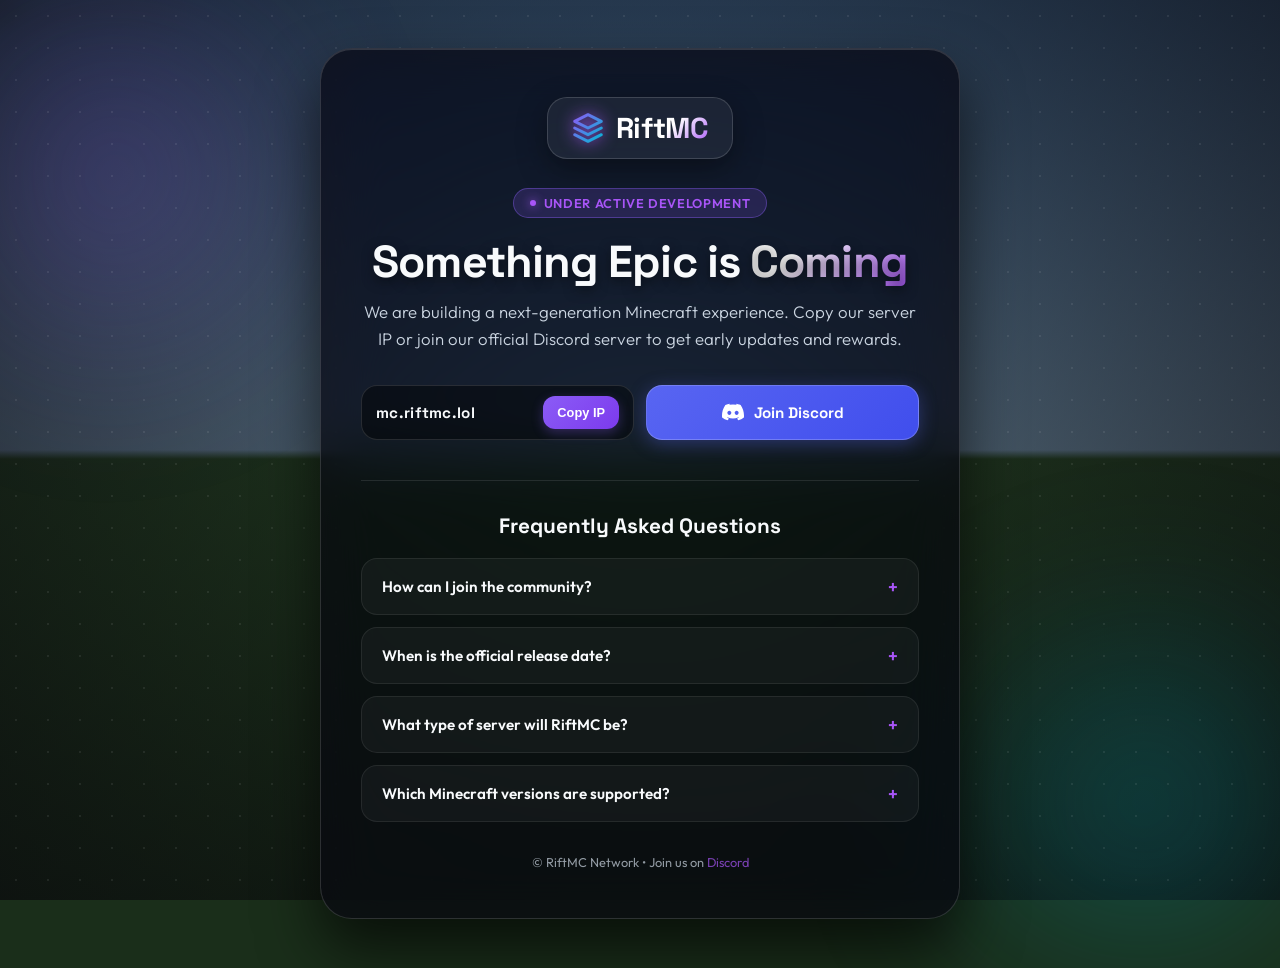
==== index.html @ 7ddb62b7 "Rename riftmc_landing_page.html to index.html" ====
<!DOCTYPE html>
<html lang="en">
<head>
    <meta charset="UTF-8">
    <meta name="viewport" content="width=device-width, initial-scale=1.0">
    <title>RiftMC — Coming Soon</title>
    <link rel="preconnect" href="https://fonts.googleapis.com">
    <link rel="preconnect" href="https://fonts.gstatic.com" crossorigin>
    <link href="https://fonts.googleapis.com/css2?family=Outfit:wght@300;400;600;800;900&family=Space+Grotesk:wght@500;700&display=swap" rel="stylesheet">
    
    <style>
        :root {
            --primary: #8b5cf6;
            --primary-glow: #a855f7;
            --secondary: #06b6d4;
            --accent: #f43f5e;
            --discord: #5865F2;
            --discord-hover: #4752C4;
            --text-main: #f8fafc;
            --text-muted: #cbd5e1;
            --glass-bg: rgba(10, 8, 18, 0.75);
            --glass-border: rgba(255, 255, 255, 0.14);
        }

        * {
            margin: 0;
            padding: 0;
            box-sizing: border-box;
            user-select: none;
        }

        body {
            color: var(--text-main);
            font-family: 'Outfit', sans-serif;
            min-height: 100vh;
            display: flex;
            justify-content: center;
            align-items: center;
            padding: 3rem 1rem;
            position: relative;
            overflow-x: hidden;
            background-color: #1a2e1a;
        }

        /* Pure Vanilla Minecraft Landscape Background */
        .mc-bg-container {
            position: fixed;
            inset: 0;
            z-index: 0;
            overflow: hidden;
            background: linear-gradient(to bottom, #4a75a0 0%, #7da0b8 50%, #2e532a 51%, #1f381c 100%);
        }

        .mc-bg-image {
            width: 100%;
            height: 100%;
            object-fit: cover;
            object-position: center;
            filter: blur(14px) brightness(0.4) contrast(1.15);
            transform: scale(1.1); /* Prevents blur border gaps */
        }

        .mc-bg-overlay {
            position: absolute;
            inset: 0;
            background: radial-gradient(circle at center, rgba(8, 7, 12, 0.3) 0%, rgba(8, 7, 12, 0.75) 100%);
        }

        /* Ambient Dynamic Glows */
        .bg-mesh {
            position: fixed;
            width: 100vw;
            height: 100vh;
            z-index: 1;
            overflow: hidden;
            filter: blur(90px);
            opacity: 0.35;
            pointer-events: none;
        }

        .blob {
            position: absolute;
            border-radius: 50%;
            animation: float 18s infinite ease-in-out alternate;
        }

        .blob-1 {
            width: 450px;
            height: 450px;
            background: radial-gradient(circle, var(--primary) 0%, rgba(0,0,0,0) 70%);
            top: -10%;
            left: -10%;
            animation-duration: 14s;
        }

        .blob-2 {
            width: 500px;
            height: 500px;
            background: radial-gradient(circle, var(--secondary) 0%, rgba(0,0,0,0) 70%);
            bottom: -15%;
            right: -10%;
            animation-duration: 18s;
        }

        @keyframes float {
            0% { transform: translate(0, 0) scale(1); }
            50% { transform: translate(60px, -40px) scale(1.15); }
            100% { transform: translate(-40px, 50px) scale(0.9); }
        }

        /* Subtle Grid Overlay */
        .grid-overlay {
            position: fixed;
            inset: 0;
            background-image: radial-gradient(rgba(255, 255, 255, 0.08) 1px, transparent 1px);
            background-size: 32px 32px;
            z-index: 2;
            pointer-events: none;
        }

        /* Main Glass Card Container */
        .container {
            position: relative;
            z-index: 10;
            width: 100%;
            max-width: 640px;
            padding: 3rem 2.5rem;
            background: var(--glass-bg);
            backdrop-filter: blur(28px) saturate(190%);
            -webkit-backdrop-filter: blur(28px) saturate(190%);
            border: 1px solid var(--glass-border);
            border-radius: 32px;
            box-shadow: 0 30px 60px rgba(0, 0, 0, 0.65),
                        inset 0 1px 0 rgba(255, 255, 255, 0.15);
            text-align: center;
            animation: cardAppear 1.2s cubic-bezier(0.16, 1, 0.3, 1) forwards;
        }

        @keyframes cardAppear {
            0% { opacity: 0; transform: translateY(30px) scale(0.95); }
            100% { opacity: 1; transform: translateY(0) scale(1); }
        }

        /* Premium Brand Logo */
        .brand-logo-container {
            position: relative;
            display: inline-flex;
            align-items: center;
            justify-content: center;
            gap: 12px;
            padding: 12px 24px;
            background: rgba(255, 255, 255, 0.06);
            border: 1px solid rgba(255, 255, 255, 0.15);
            border-radius: 20px;
            margin-bottom: 1.8rem;
            box-shadow: 0 10px 30px rgba(0,0,0,0.4);
            overflow: hidden;
        }

        .brand-logo-container::before {
            content: '';
            position: absolute;
            width: 150%;
            height: 100%;
            background: linear-gradient(90deg, transparent, rgba(255,255,255,0.2), transparent);
            transform: translateX(-100%) rotate(25deg);
            animation: shine 4s infinite;
        }

        @keyframes shine {
            0% { transform: translateX(-100%) rotate(25deg); }
            30%, 100% { transform: translateX(100%) rotate(25deg); }
        }

        .brand-icon {
            width: 32px;
            height: 32px;
            fill: none;
            stroke: url(#brandGradient);
            stroke-width: 2.2;
            stroke-linecap: round;
            stroke-linejoin: round;
            filter: drop-shadow(0 0 8px var(--primary-glow));
        }

        .brand-text {
            font-family: 'Space Grotesk', sans-serif;
            font-size: 1.8rem;
            font-weight: 700;
            letter-spacing: -0.02em;
            color: #fff;
        }

        .gradient-text {
            background: linear-gradient(135deg, #fff 30%, var(--primary-glow) 100%);
            -webkit-background-clip: text;
            -webkit-text-fill-color: transparent;
        }

        /* Status Badge */
        .badge {
            display: inline-flex;
            align-items: center;
            gap: 8px;
            padding: 6px 16px;
            background: rgba(139, 92, 246, 0.18);
            border: 1px solid rgba(139, 92, 246, 0.4);
            border-radius: 99px;
            font-size: 0.8rem;
            font-weight: 600;
            color: var(--primary-glow);
            letter-spacing: 0.05em;
            text-transform: uppercase;
            margin-bottom: 1.2rem;
        }

        .badge-dot {
            width: 6px;
            height: 6px;
            background-color: var(--primary-glow);
            border-radius: 50%;
            box-shadow: 0 0 10px var(--primary-glow);
            animation: blink 1.5s infinite alternate;
        }

        @keyframes blink {
            0% { opacity: 0.3; }
            100% { opacity: 1; }
        }

        h1 {
            font-family: 'Space Grotesk', sans-serif;
            font-size: 2.8rem;
            font-weight: 700;
            line-height: 1.1;
            margin-bottom: 0.8rem;
            letter-spacing: -0.02em;
            text-shadow: 0 4px 12px rgba(0,0,0,0.5);
        }

        p.description {
            color: var(--text-muted);
            font-size: 1.05rem;
            line-height: 1.6;
            margin-bottom: 2rem;
            font-weight: 300;
        }

        /* Action Grid (Server IP + Discord Button) */
        .action-grid {
            display: grid;
            grid-template-columns: 1fr;
            gap: 12px;
            margin-bottom: 2.5rem;
        }

        @media (min-width: 520px) {
            .action-grid {
                grid-template-columns: 1fr 1fr;
            }
        }

        /* Server IP Copy Box */
        .ip-box {
            position: relative;
            background: rgba(0, 0, 0, 0.45);
            border: 1px solid rgba(255, 255, 255, 0.12);
            border-radius: 16px;
            padding: 10px 14px;
            display: flex;
            align-items: center;
            justify-content: space-between;
            cursor: pointer;
            transition: all 0.3s cubic-bezier(0.16, 1, 0.3, 1);
        }

        .ip-box:hover {
            border-color: rgba(139, 92, 246, 0.5);
            background: rgba(139, 92, 246, 0.1);
            transform: translateY(-2px);
        }

        .ip-text {
            font-family: 'Space Grotesk', sans-serif;
            font-size: 0.95rem;
            font-weight: 700;
            color: var(--text-main);
            letter-spacing: 0.02em;
            overflow: hidden;
            text-overflow: ellipsis;
            white-space: nowrap;
        }

        .copy-btn {
            background: linear-gradient(135deg, var(--primary), #7c3aed);
            border: none;
            outline: none;
            color: #fff;
            padding: 9px 14px;
            border-radius: 12px;
            font-weight: 600;
            font-size: 0.8rem;
            cursor: pointer;
            transition: all 0.2s ease;
            box-shadow: 0 4px 12px rgba(139, 92, 246, 0.3);
            white-space: nowrap;
        }

        .copy-btn:hover {
            opacity: 0.9;
            box-shadow: 0 6px 16px rgba(139, 92, 246, 0.5);
        }

        /* Discord Button Styling */
        .discord-btn {
            display: flex;
            align-items: center;
            justify-content: center;
            gap: 10px;
            background: linear-gradient(135deg, var(--discord), #404EED);
            border: 1px solid rgba(255, 255, 255, 0.2);
            border-radius: 16px;
            padding: 12px 18px;
            color: #fff;
            font-family: 'Space Grotesk', sans-serif;
            font-weight: 700;
            font-size: 0.95rem;
            text-decoration: none;
            transition: all 0.3s cubic-bezier(0.16, 1, 0.3, 1);
            box-shadow: 0 4px 18px rgba(88, 101, 242, 0.35);
        }

        .discord-btn:hover {
            background: linear-gradient(135deg, #4752C4, #363DD4);
            transform: translateY(-2px);
            box-shadow: 0 8px 24px rgba(88, 101, 242, 0.55);
            border-color: rgba(255, 255, 255, 0.4);
        }

        .discord-icon {
            width: 22px;
            height: 22px;
            fill: currentColor;
            flex-shrink: 0;
        }

        /* FAQ Section */
        .faq-section {
            text-align: left;
            border-top: 1px solid rgba(255, 255, 255, 0.1);
            padding-top: 2rem;
        }

        .faq-title {
            font-family: 'Space Grotesk', sans-serif;
            font-size: 1.3rem;
            font-weight: 700;
            margin-bottom: 1.2rem;
            text-align: center;
            color: var(--text-main);
        }

        .faq-list {
            display: flex;
            flex-direction: flex-direction: column;
            flex-direction: column;
            gap: 12px;
        }

        .faq-item {
            background: rgba(255, 255, 255, 0.04);
            border: 1px solid rgba(255, 255, 255, 0.08);
            border-radius: 16px;
            overflow: hidden;
            transition: all 0.3s ease;
        }

        .faq-item:hover {
            border-color: rgba(255, 255, 255, 0.18);
            background: rgba(255, 255, 255, 0.06);
        }

        .faq-question {
            padding: 16px 20px;
            font-weight: 600;
            font-size: 0.95rem;
            display: flex;
            justify-content: space-between;
            align-items: center;
            cursor: pointer;
            color: var(--text-main);
        }

        .faq-icon {
            font-size: 1.1rem;
            transition: transform 0.3s ease;
            color: var(--primary-glow);
        }

        .faq-answer {
            max-height: 0;
            overflow: hidden;
            padding: 0 20px;
            color: var(--text-muted);
            font-size: 0.9rem;
            line-height: 1.6;
            transition: max-height 0.3s cubic-bezier(0, 1, 0, 1), padding 0.3s ease;
        }

        .faq-item.active .faq-answer {
            max-height: 200px;
            padding: 0 20px 16px 20px;
            transition: max-height 0.3s cubic-bezier(1, 0, 1, 0), padding 0.3s ease;
        }

        .faq-item.active .faq-icon {
            transform: rotate(45deg);
        }

        .faq-link {
            color: var(--secondary);
            text-decoration: underline;
            font-weight: 600;
        }

        .faq-link:hover {
            color: #fff;
        }

        /* Toast Feedback */
        .toast {
            position: absolute;
            bottom: -50px;
            left: 50%;
            transform: translateX(-50%);
            background: rgba(6, 182, 212, 0.25);
            border: 1px solid var(--secondary);
            color: var(--text-main);
            padding: 8px 16px;
            border-radius: 99px;
            font-size: 0.85rem;
            font-weight: 600;
            opacity: 0;
            pointer-events: none;
            transition: all 0.4s cubic-bezier(0.16, 1, 0.3, 1);
            backdrop-filter: blur(10px);
            white-space: nowrap;
        }

        .toast.show {
            bottom: -60px;
            opacity: 1;
        }

        footer {
            margin-top: 2rem;
            font-size: 0.8rem;
            color: var(--text-muted);
            opacity: 0.7;
        }

        footer a {
            color: var(--primary-glow);
            text-decoration: none;
        }

        footer a:hover {
            text-decoration: underline;
        }
    </style>
</head>
<body>

    <!-- SVG Gradient Definition -->
    <svg width="0" height="0" style="position: absolute;">
        <defs>
            <linearGradient id="brandGradient" x1="0%" y1="0%" x2="100%" y2="100%">
                <stop offset="0%" stop-color="#8b5cf6" />
                <stop offset="100%" stop-color="#06b6d4" />
            </linearGradient>
        </defs>
    </svg>

    <!-- Vanilla Minecraft Landscape Background -->
    <div class="mc-bg-container">
        <img class="mc-bg-image" src="https://images.unsplash.com/photo-1607604276583-eef5d076aa5f?q=80&w=2000&auto=format&fit=crop" alt="Minecraft Landscape">
        <div class="mc-bg-overlay"></div>
    </div>

    <!-- Ambient Dynamic Glows -->
    <div class="bg-mesh">
        <div class="blob blob-1"></div>
        <div class="blob blob-2"></div>
    </div>
    
    <div class="grid-overlay"></div>

    <!-- Main Content Container -->
    <main class="container">
        
        <!-- Premium Brand Logo -->
        <div class="brand-logo-container">
            <svg class="brand-icon" viewBox="0 0 24 24">
                <path d="M12 2L2 7l10 5 10-5-10-5zM2 17l10 5 10-5M2 12l10 5 10-5"/>
            </svg>
            <span class="brand-text">Rift<span class="gradient-text">MC</span></span>
        </div>

        <br>

        <!-- Status Badge -->
        <div class="badge">
            <span class="badge-dot"></span>
            Under Active Development
        </div>

        <!-- Headline & Subtitle -->
        <h1>Something Epic is <span class="gradient-text">Coming</span></h1>
        <p class="description">
            We are building a next-generation Minecraft experience. Copy our server IP or join our official Discord server to get early updates and rewards.
        </p>

        <!-- Action Grid: Server IP Copy Box + Discord Button -->
        <div class="action-grid">
            <!-- Server IP Copy Box -->
            <div class="ip-box" onclick="copyIP()">
                <span class="ip-text" id="ipText">mc.riftmc.lol</span>
                <button class="copy-btn" id="copyBtn">Copy IP</button>
            </div>

            <!-- Discord Button -->
            <a href="https://discord.gg/k32andfcZV" target="_blank" rel="noopener noreferrer" class="discord-btn">
                <svg class="discord-icon" viewBox="0 0 127.14 96.36">
                    <path d="M107.7,8.07A105.15,105.15,0,0,0,81.47,0a72.06,72.06,0,0,0,3.36,6.83A97.68,97.68,0,0,0,42.3,6.83,72.37,72.37,0,0,0,45.66,0,105.89,105.89,0,0,0,19.39,8.09C2.79,32.65-1.71,56.6.54,80.21h0A105.73,105.73,0,0,0,32.71,96.36,77.7,77.7,0,0,0,39.6,85.25a68.42,68.42,0,0,1,-10.85,-5.18c.91,-0.66,1.8,-1.34,2.66,-2a75.57,75.57,0,0,0,64.32,0c.87.67,1.76,1.35,2.66,2a68.68,68.68,0,0,1,-10.87,5.19,77,77,0,0,0,6.89,11.1,105.25,105.25,0,0,0,32.19,-16.14c2.64,-27.38,-4.51,-51.11,-18.9,-72.15ZM42.45,65.69C36.18,65.69,31,60,31,53s5,-12.74,11.43,-12.74S54,45.92,53.88,53,48.81,65.69,42.45,65.69Zm42.24,0C78.41,65.69,73.25,60,73.25,53s5.07,-12.74,11.44,-12.74S96.23,45.92,96.12,53,91.08,65.69,84.69,65.69Z"/>
                </svg>
                Join Discord
            </a>
        </div>

        <!-- FAQ Section -->
        <section class="faq-section">
            <h2 class="faq-title">Frequently Asked Questions</h2>
            <div class="faq-list">
                
                <div class="faq-item" onclick="toggleFAQ(this)">
                    <div class="faq-question">
                        <span>How can I join the community?</span>
                        <span class="faq-icon">+</span>
                    </div>
                    <div class="faq-answer">
                        You can join our official community on Discord right now! Click the <strong>Join Discord</strong> button or use <a href="https://discord.gg/k32andfcZV" target="_blank" class="faq-link">discord.gg/k32andfcZV</a> to chat with our staff and players.
                    </div>
                </div>

                <div class="faq-item" onclick="toggleFAQ(this)">
                    <div class="faq-question">
                        <span>When is the official release date?</span>
                        <span class="faq-icon">+</span>
                    </div>
                    <div class="faq-answer">
                        We are currently finalizing custom plugins and server infrastructure. The official launch date will be announced first on our Discord server!
                    </div>
                </div>

                <div class="faq-item" onclick="toggleFAQ(this)">
                    <div class="faq-question">
                        <span>What type of server will RiftMC be?</span>
                        <span class="faq-icon">+</span>
                    </div>
                    <div class="faq-answer">
                        RiftMC features a highly optimized, high-performance Survival experience enhanced with custom mechanics, balanced economy, dynamic events, and seamless multiplayer gameplay.
                    </div>
                </div>

                <div class="faq-item" onclick="toggleFAQ(this)">
                    <div class="faq-question">
                        <span>Which Minecraft versions are supported?</span>
                        <span class="faq-icon">+</span>
                    </div>
                    <div class="faq-answer">
                        You will be able to join using any modern Minecraft Java Edition client version (1.20+ supported).
                    </div>
                </div>

            </div>
        </section>

        <footer>
            © RiftMC Network • Join us on <a href="https://discord.gg/k32andfcZV" target="_blank">Discord</a>
        </footer>

        <!-- Toast Notification -->
        <div class="toast" id="toast">Server IP Copied! 🚀</div>
    </main>

    <script>
        function copyIP() {
            const ip = document.getElementById("ipText").innerText;
            const btn = document.getElementById("copyBtn");
            const toast = document.getElementById("toast");

            navigator.clipboard.writeText(ip).then(() => {
                btn.innerText = "Copied!";
                btn.style.background = "linear-gradient(135deg, #06b6d4, #0891b2)";
                
                toast.classList.add("show");

                setTimeout(() => {
                    btn.innerText = "Copy IP";
                    btn.style.background = "linear-gradient(135deg, var(--primary), #7c3aed)";
                    toast.classList.remove("show");
                }, 2000);
            });
        }

        function toggleFAQ(element) {
            const isActive = element.classList.contains("active");
            
            // Close all open FAQs
            document.querySelectorAll('.faq-item').forEach(item => {
                item.classList.remove('active');
            });

            // Open clicked FAQ if it wasn't already open
            if (!isActive) {
                element.classList.add("active");
            }
        }
    </script>
</body>
</html>
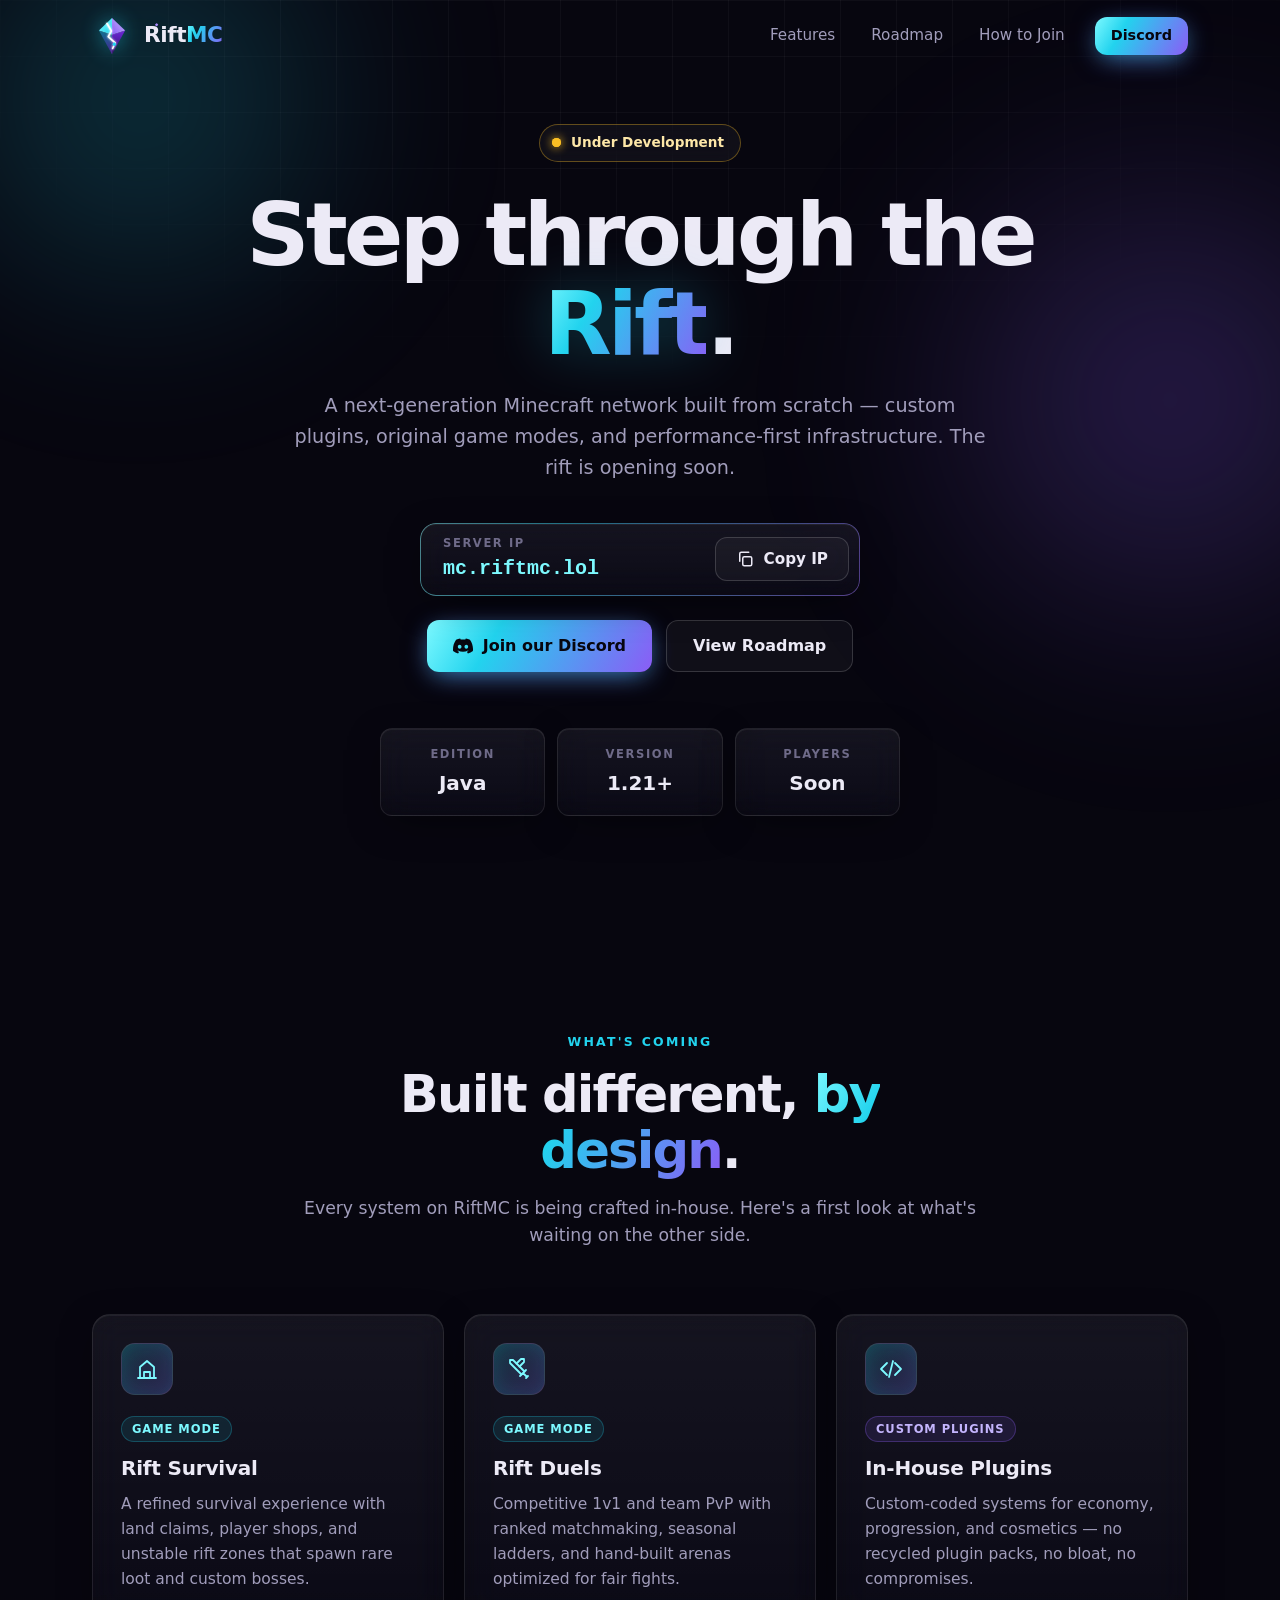
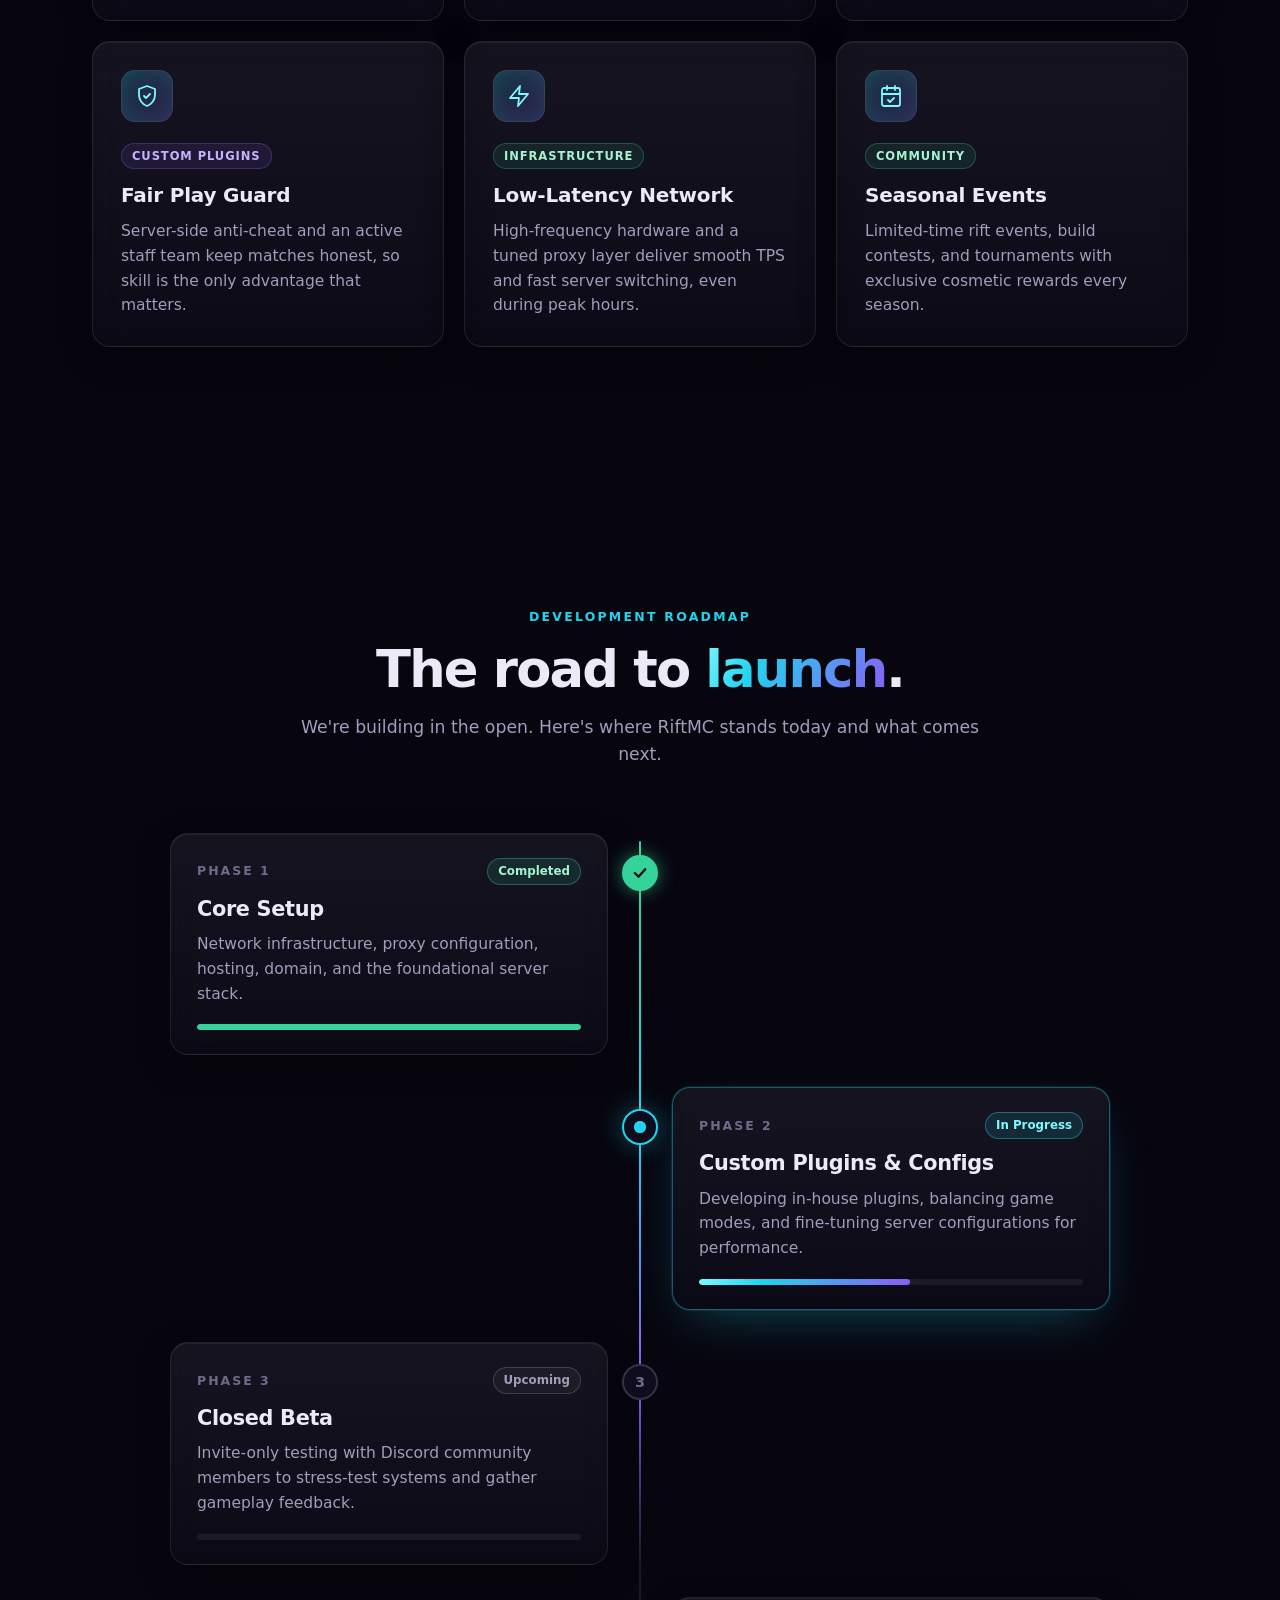
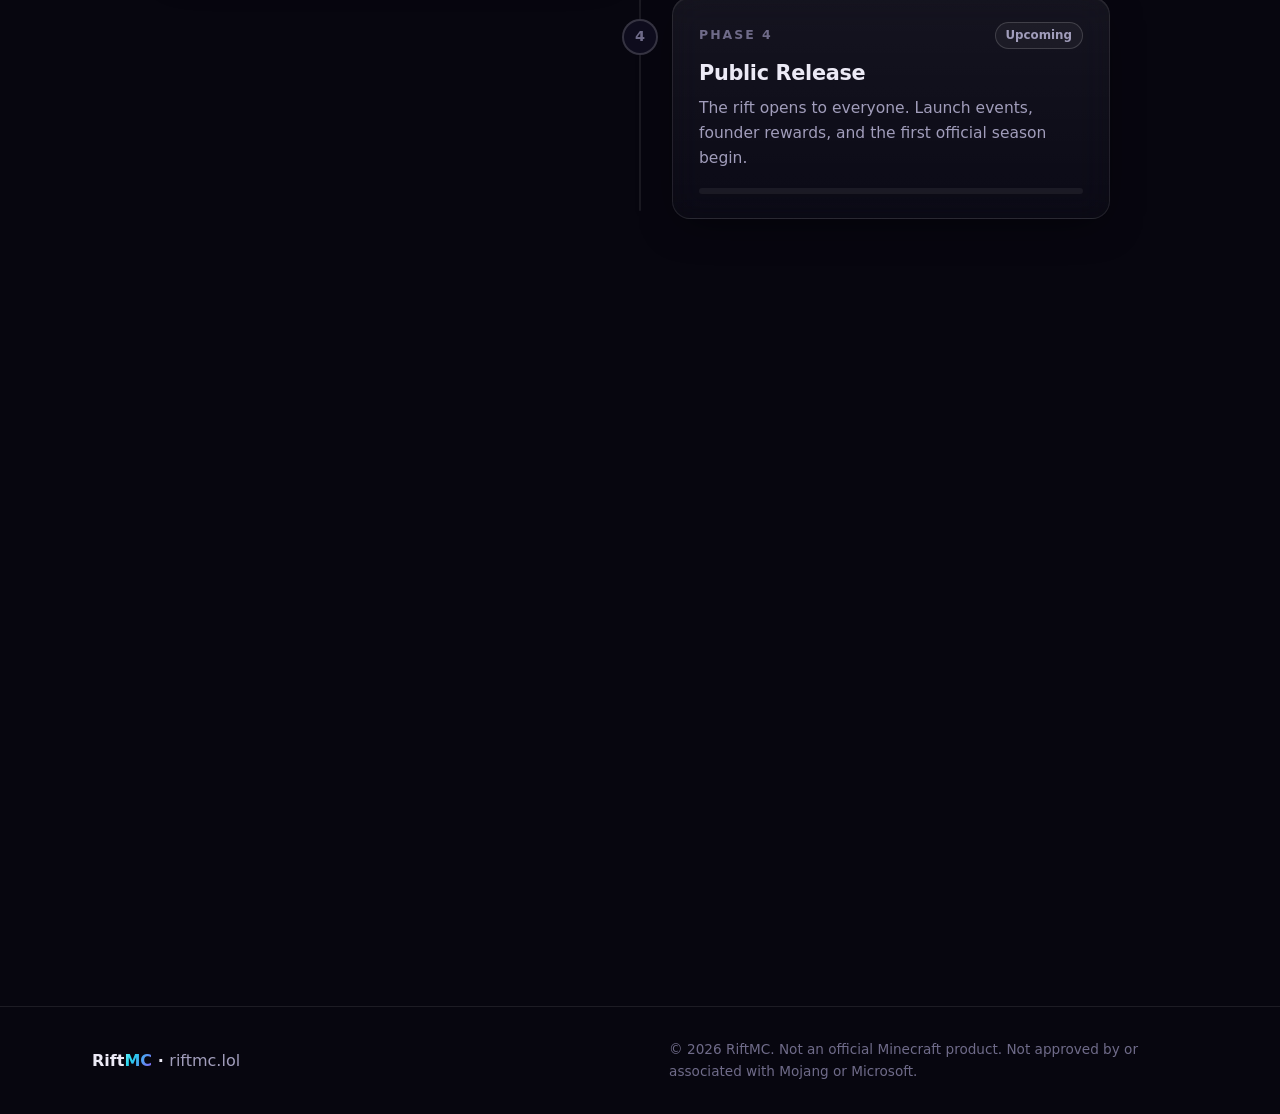
==== commit b2085903: "Replace landing page with new RiftMC site Modular HTML/CSS/JS rebuild: SVG crystal logo, live server" ====
--- a/index.html
+++ b/index.html
@@ -1,631 +1,299 @@
 <!DOCTYPE html>
 <html lang="en">
 <head>
-    <meta charset="UTF-8">
-    <meta name="viewport" content="width=device-width, initial-scale=1.0">
-    <title>RiftMC — Coming Soon</title>
-    <link rel="preconnect" href="https://fonts.googleapis.com">
-    <link rel="preconnect" href="https://fonts.gstatic.com" crossorigin>
-    <link href="https://fonts.googleapis.com/css2?family=Outfit:wght@300;400;600;800;900&family=Space+Grotesk:wght@500;700&display=swap" rel="stylesheet">
-    
-    <style>
-        :root {
-            --primary: #8b5cf6;
-            --primary-glow: #a855f7;
-            --secondary: #06b6d4;
-            --accent: #f43f5e;
-            --discord: #5865F2;
-            --discord-hover: #4752C4;
-            --text-main: #f8fafc;
-            --text-muted: #cbd5e1;
-            --glass-bg: rgba(10, 8, 18, 0.75);
-            --glass-border: rgba(255, 255, 255, 0.14);
-        }
-
-        * {
-            margin: 0;
-            padding: 0;
-            box-sizing: border-box;
-            user-select: none;
-        }
-
-        body {
-            color: var(--text-main);
-            font-family: 'Outfit', sans-serif;
-            min-height: 100vh;
-            display: flex;
-            justify-content: center;
-            align-items: center;
-            padding: 3rem 1rem;
-            position: relative;
-            overflow-x: hidden;
-            background-color: #1a2e1a;
-        }
-
-        /* Pure Vanilla Minecraft Landscape Background */
-        .mc-bg-container {
-            position: fixed;
-            inset: 0;
-            z-index: 0;
-            overflow: hidden;
-            background: linear-gradient(to bottom, #4a75a0 0%, #7da0b8 50%, #2e532a 51%, #1f381c 100%);
-        }
-
-        .mc-bg-image {
-            width: 100%;
-            height: 100%;
-            object-fit: cover;
-            object-position: center;
-            filter: blur(14px) brightness(0.4) contrast(1.15);
-            transform: scale(1.1); /* Prevents blur border gaps */
-        }
-
-        .mc-bg-overlay {
-            position: absolute;
-            inset: 0;
-            background: radial-gradient(circle at center, rgba(8, 7, 12, 0.3) 0%, rgba(8, 7, 12, 0.75) 100%);
-        }
-
-        /* Ambient Dynamic Glows */
-        .bg-mesh {
-            position: fixed;
-            width: 100vw;
-            height: 100vh;
-            z-index: 1;
-            overflow: hidden;
-            filter: blur(90px);
-            opacity: 0.35;
-            pointer-events: none;
-        }
-
-        .blob {
-            position: absolute;
-            border-radius: 50%;
-            animation: float 18s infinite ease-in-out alternate;
-        }
-
-        .blob-1 {
-            width: 450px;
-            height: 450px;
-            background: radial-gradient(circle, var(--primary) 0%, rgba(0,0,0,0) 70%);
-            top: -10%;
-            left: -10%;
-            animation-duration: 14s;
-        }
-
-        .blob-2 {
-            width: 500px;
-            height: 500px;
-            background: radial-gradient(circle, var(--secondary) 0%, rgba(0,0,0,0) 70%);
-            bottom: -15%;
-            right: -10%;
-            animation-duration: 18s;
-        }
-
-        @keyframes float {
-            0% { transform: translate(0, 0) scale(1); }
-            50% { transform: translate(60px, -40px) scale(1.15); }
-            100% { transform: translate(-40px, 50px) scale(0.9); }
-        }
-
-        /* Subtle Grid Overlay */
-        .grid-overlay {
-            position: fixed;
-            inset: 0;
-            background-image: radial-gradient(rgba(255, 255, 255, 0.08) 1px, transparent 1px);
-            background-size: 32px 32px;
-            z-index: 2;
-            pointer-events: none;
-        }
-
-        /* Main Glass Card Container */
-        .container {
-            position: relative;
-            z-index: 10;
-            width: 100%;
-            max-width: 640px;
-            padding: 3rem 2.5rem;
-            background: var(--glass-bg);
-            backdrop-filter: blur(28px) saturate(190%);
-            -webkit-backdrop-filter: blur(28px) saturate(190%);
-            border: 1px solid var(--glass-border);
-            border-radius: 32px;
-            box-shadow: 0 30px 60px rgba(0, 0, 0, 0.65),
-                        inset 0 1px 0 rgba(255, 255, 255, 0.15);
-            text-align: center;
-            animation: cardAppear 1.2s cubic-bezier(0.16, 1, 0.3, 1) forwards;
-        }
-
-        @keyframes cardAppear {
-            0% { opacity: 0; transform: translateY(30px) scale(0.95); }
-            100% { opacity: 1; transform: translateY(0) scale(1); }
-        }
-
-        /* Premium Brand Logo */
-        .brand-logo-container {
-            position: relative;
-            display: inline-flex;
-            align-items: center;
-            justify-content: center;
-            gap: 12px;
-            padding: 12px 24px;
-            background: rgba(255, 255, 255, 0.06);
-            border: 1px solid rgba(255, 255, 255, 0.15);
-            border-radius: 20px;
-            margin-bottom: 1.8rem;
-            box-shadow: 0 10px 30px rgba(0,0,0,0.4);
-            overflow: hidden;
-        }
-
-        .brand-logo-container::before {
-            content: '';
-            position: absolute;
-            width: 150%;
-            height: 100%;
-            background: linear-gradient(90deg, transparent, rgba(255,255,255,0.2), transparent);
-            transform: translateX(-100%) rotate(25deg);
-            animation: shine 4s infinite;
-        }
-
-        @keyframes shine {
-            0% { transform: translateX(-100%) rotate(25deg); }
-            30%, 100% { transform: translateX(100%) rotate(25deg); }
-        }
-
-        .brand-icon {
-            width: 32px;
-            height: 32px;
-            fill: none;
-            stroke: url(#brandGradient);
-            stroke-width: 2.2;
-            stroke-linecap: round;
-            stroke-linejoin: round;
-            filter: drop-shadow(0 0 8px var(--primary-glow));
-        }
-
-        .brand-text {
-            font-family: 'Space Grotesk', sans-serif;
-            font-size: 1.8rem;
-            font-weight: 700;
-            letter-spacing: -0.02em;
-            color: #fff;
-        }
-
-        .gradient-text {
-            background: linear-gradient(135deg, #fff 30%, var(--primary-glow) 100%);
-            -webkit-background-clip: text;
-            -webkit-text-fill-color: transparent;
-        }
-
-        /* Status Badge */
-        .badge {
-            display: inline-flex;
-            align-items: center;
-            gap: 8px;
-            padding: 6px 16px;
-            background: rgba(139, 92, 246, 0.18);
-            border: 1px solid rgba(139, 92, 246, 0.4);
-            border-radius: 99px;
-            font-size: 0.8rem;
-            font-weight: 600;
-            color: var(--primary-glow);
-            letter-spacing: 0.05em;
-            text-transform: uppercase;
-            margin-bottom: 1.2rem;
-        }
-
-        .badge-dot {
-            width: 6px;
-            height: 6px;
-            background-color: var(--primary-glow);
-            border-radius: 50%;
-            box-shadow: 0 0 10px var(--primary-glow);
-            animation: blink 1.5s infinite alternate;
-        }
-
-        @keyframes blink {
-            0% { opacity: 0.3; }
-            100% { opacity: 1; }
-        }
-
-        h1 {
-            font-family: 'Space Grotesk', sans-serif;
-            font-size: 2.8rem;
-            font-weight: 700;
-            line-height: 1.1;
-            margin-bottom: 0.8rem;
-            letter-spacing: -0.02em;
-            text-shadow: 0 4px 12px rgba(0,0,0,0.5);
-        }
-
-        p.description {
-            color: var(--text-muted);
-            font-size: 1.05rem;
-            line-height: 1.6;
-            margin-bottom: 2rem;
-            font-weight: 300;
-        }
-
-        /* Action Grid (Server IP + Discord Button) */
-        .action-grid {
-            display: grid;
-            grid-template-columns: 1fr;
-            gap: 12px;
-            margin-bottom: 2.5rem;
-        }
-
-        @media (min-width: 520px) {
-            .action-grid {
-                grid-template-columns: 1fr 1fr;
-            }
-        }
-
-        /* Server IP Copy Box */
-        .ip-box {
-            position: relative;
-            background: rgba(0, 0, 0, 0.45);
-            border: 1px solid rgba(255, 255, 255, 0.12);
-            border-radius: 16px;
-            padding: 10px 14px;
-            display: flex;
-            align-items: center;
-            justify-content: space-between;
-            cursor: pointer;
-            transition: all 0.3s cubic-bezier(0.16, 1, 0.3, 1);
-        }
-
-        .ip-box:hover {
-            border-color: rgba(139, 92, 246, 0.5);
-            background: rgba(139, 92, 246, 0.1);
-            transform: translateY(-2px);
-        }
-
-        .ip-text {
-            font-family: 'Space Grotesk', sans-serif;
-            font-size: 0.95rem;
-            font-weight: 700;
-            color: var(--text-main);
-            letter-spacing: 0.02em;
-            overflow: hidden;
-            text-overflow: ellipsis;
-            white-space: nowrap;
-        }
-
-        .copy-btn {
-            background: linear-gradient(135deg, var(--primary), #7c3aed);
-            border: none;
-            outline: none;
-            color: #fff;
-            padding: 9px 14px;
-            border-radius: 12px;
-            font-weight: 600;
-            font-size: 0.8rem;
-            cursor: pointer;
-            transition: all 0.2s ease;
-            box-shadow: 0 4px 12px rgba(139, 92, 246, 0.3);
-            white-space: nowrap;
-        }
-
-        .copy-btn:hover {
-            opacity: 0.9;
-            box-shadow: 0 6px 16px rgba(139, 92, 246, 0.5);
-        }
-
-        /* Discord Button Styling */
-        .discord-btn {
-            display: flex;
-            align-items: center;
-            justify-content: center;
-            gap: 10px;
-            background: linear-gradient(135deg, var(--discord), #404EED);
-            border: 1px solid rgba(255, 255, 255, 0.2);
-            border-radius: 16px;
-            padding: 12px 18px;
-            color: #fff;
-            font-family: 'Space Grotesk', sans-serif;
-            font-weight: 700;
-            font-size: 0.95rem;
-            text-decoration: none;
-            transition: all 0.3s cubic-bezier(0.16, 1, 0.3, 1);
-            box-shadow: 0 4px 18px rgba(88, 101, 242, 0.35);
-        }
-
-        .discord-btn:hover {
-            background: linear-gradient(135deg, #4752C4, #363DD4);
-            transform: translateY(-2px);
-            box-shadow: 0 8px 24px rgba(88, 101, 242, 0.55);
-            border-color: rgba(255, 255, 255, 0.4);
-        }
-
-        .discord-icon {
-            width: 22px;
-            height: 22px;
-            fill: currentColor;
-            flex-shrink: 0;
-        }
-
-        /* FAQ Section */
-        .faq-section {
-            text-align: left;
-            border-top: 1px solid rgba(255, 255, 255, 0.1);
-            padding-top: 2rem;
-        }
-
-        .faq-title {
-            font-family: 'Space Grotesk', sans-serif;
-            font-size: 1.3rem;
-            font-weight: 700;
-            margin-bottom: 1.2rem;
-            text-align: center;
-            color: var(--text-main);
-        }
-
-        .faq-list {
-            display: flex;
-            flex-direction: flex-direction: column;
-            flex-direction: column;
-            gap: 12px;
-        }
-
-        .faq-item {
-            background: rgba(255, 255, 255, 0.04);
-            border: 1px solid rgba(255, 255, 255, 0.08);
-            border-radius: 16px;
-            overflow: hidden;
-            transition: all 0.3s ease;
-        }
-
-        .faq-item:hover {
-            border-color: rgba(255, 255, 255, 0.18);
-            background: rgba(255, 255, 255, 0.06);
-        }
-
-        .faq-question {
-            padding: 16px 20px;
-            font-weight: 600;
-            font-size: 0.95rem;
-            display: flex;
-            justify-content: space-between;
-            align-items: center;
-            cursor: pointer;
-            color: var(--text-main);
-        }
-
-        .faq-icon {
-            font-size: 1.1rem;
-            transition: transform 0.3s ease;
-            color: var(--primary-glow);
-        }
-
-        .faq-answer {
-            max-height: 0;
-            overflow: hidden;
-            padding: 0 20px;
-            color: var(--text-muted);
-            font-size: 0.9rem;
-            line-height: 1.6;
-            transition: max-height 0.3s cubic-bezier(0, 1, 0, 1), padding 0.3s ease;
-        }
-
-        .faq-item.active .faq-answer {
-            max-height: 200px;
-            padding: 0 20px 16px 20px;
-            transition: max-height 0.3s cubic-bezier(1, 0, 1, 0), padding 0.3s ease;
-        }
-
-        .faq-item.active .faq-icon {
-            transform: rotate(45deg);
-        }
-
-        .faq-link {
-            color: var(--secondary);
-            text-decoration: underline;
-            font-weight: 600;
-        }
-
-        .faq-link:hover {
-            color: #fff;
-        }
-
-        /* Toast Feedback */
-        .toast {
-            position: absolute;
-            bottom: -50px;
-            left: 50%;
-            transform: translateX(-50%);
-            background: rgba(6, 182, 212, 0.25);
-            border: 1px solid var(--secondary);
-            color: var(--text-main);
-            padding: 8px 16px;
-            border-radius: 99px;
-            font-size: 0.85rem;
-            font-weight: 600;
-            opacity: 0;
-            pointer-events: none;
-            transition: all 0.4s cubic-bezier(0.16, 1, 0.3, 1);
-            backdrop-filter: blur(10px);
-            white-space: nowrap;
-        }
-
-        .toast.show {
-            bottom: -60px;
-            opacity: 1;
-        }
-
-        footer {
-            margin-top: 2rem;
-            font-size: 0.8rem;
-            color: var(--text-muted);
-            opacity: 0.7;
-        }
-
-        footer a {
-            color: var(--primary-glow);
-            text-decoration: none;
-        }
-
-        footer a:hover {
-            text-decoration: underline;
-        }
-    </style>
+  <meta charset="UTF-8">
+  <meta name="viewport" content="width=device-width, initial-scale=1">
+  <title>RiftMC — Minecraft Server Network</title>
+  <meta name="description" content="RiftMC is a next-generation Minecraft server network with custom plugins and unique game modes. Join at mc.riftmc.lol.">
+  <meta name="theme-color" content="#07060f">
+  <link rel="canonical" href="https://riftmc.lol/">
+
+  <meta property="og:type" content="website">
+  <meta property="og:title" content="RiftMC — Minecraft Server Network">
+  <meta property="og:description" content="Custom plugins, unique game modes, and a community built from the ground up. IP: mc.riftmc.lol">
+  <meta property="og:url" content="https://riftmc.lol/">
+  <meta name="twitter:card" content="summary">
+
+  <link rel="icon" href="favicon.svg" type="image/svg+xml">
+  <script>document.documentElement.classList.add("js")</script>
+  <link rel="stylesheet" href="css/styles.css">
+  <script type="module" src="js/main.js"></script>
 </head>
 <body>
-
-    <!-- SVG Gradient Definition -->
-    <svg width="0" height="0" style="position: absolute;">
-        <defs>
-            <linearGradient id="brandGradient" x1="0%" y1="0%" x2="100%" y2="100%">
-                <stop offset="0%" stop-color="#8b5cf6" />
-                <stop offset="100%" stop-color="#06b6d4" />
-            </linearGradient>
-        </defs>
-    </svg>
-
-    <!-- Vanilla Minecraft Landscape Background -->
-    <div class="mc-bg-container">
-        <img class="mc-bg-image" src="https://images.unsplash.com/photo-1607604276583-eef5d076aa5f?q=80&w=2000&auto=format&fit=crop" alt="Minecraft Landscape">
-        <div class="mc-bg-overlay"></div>
+  <a class="skip-link" href="#main">Skip to content</a>
+
+  <!-- Ambient background -->
+  <div class="bg" aria-hidden="true">
+    <div class="bg__grid"></div>
+    <div class="bg__orb bg__orb--cyan"></div>
+    <div class="bg__orb bg__orb--purple"></div>
+  </div>
+
+  <header class="header" data-header>
+    <div class="container header__inner">
+      <a href="#top" class="brand" aria-label="RiftMC home">
+        <svg class="brand__logo" viewBox="0 0 64 64" aria-hidden="true">
+          <defs>
+            <linearGradient id="logo-a" x1="0" y1="0" x2="1" y2="1">
+              <stop offset="0" stop-color="#7df9ff"/>
+              <stop offset="1" stop-color="#22d3ee"/>
+            </linearGradient>
+            <linearGradient id="logo-b" x1="1" y1="0" x2="0" y2="1">
+              <stop offset="0" stop-color="#c4b5fd"/>
+              <stop offset="1" stop-color="#8b5cf6"/>
+            </linearGradient>
+            <linearGradient id="logo-c" x1="0" y1="0" x2="0" y2="1">
+              <stop offset="0" stop-color="#0e7490"/>
+              <stop offset="1" stop-color="#4c1d95"/>
+            </linearGradient>
+            <linearGradient id="logo-d" x1="0" y1="0" x2="0" y2="1">
+              <stop offset="0" stop-color="#6d28d9"/>
+              <stop offset="1" stop-color="#2e1065"/>
+            </linearGradient>
+            <filter id="logo-glow" x="-50%" y="-50%" width="200%" height="200%">
+              <feGaussianBlur stdDeviation="1.6" result="blur"/>
+              <feMerge><feMergeNode in="blur"/><feMergeNode in="SourceGraphic"/></feMerge>
+            </filter>
+          </defs>
+          <g class="brand__crystal">
+            <polygon points="32,3 11,23 32,30" fill="url(#logo-a)"/>
+            <polygon points="32,3 53,23 32,30" fill="url(#logo-b)"/>
+            <polygon points="11,23 32,30 32,61" fill="url(#logo-c)"/>
+            <polygon points="53,23 32,30 32,61" fill="url(#logo-d)"/>
+            <polyline points="32,3 32,30 32,61" fill="none" stroke="#fff" stroke-opacity=".18" stroke-width=".8"/>
+            <polyline points="11,23 32,30 53,23" fill="none" stroke="#fff" stroke-opacity=".25" stroke-width=".8"/>
+          </g>
+          <polyline class="brand__rift" points="24,12 31,24 26,33 37,43 33,52" fill="none" stroke="#fff" stroke-width="2.6" stroke-linejoin="round" stroke-linecap="round" filter="url(#logo-glow)"/>
+          <rect class="brand__shard brand__shard--1" x="4" y="36" width="5" height="5" rx="1" transform="rotate(45 6.5 38.5)" fill="#22d3ee"/>
+          <rect class="brand__shard brand__shard--2" x="55" y="40" width="4" height="4" rx="1" transform="rotate(45 57 42)" fill="#a78bfa"/>
+        </svg>
+        <span class="brand__name">Rift<span class="text-gradient">MC</span></span>
+      </a>
+
+      <button class="nav-toggle" type="button" aria-expanded="false" aria-controls="site-nav" data-nav-toggle>
+        <span class="sr-only">Toggle navigation</span>
+        <span class="nav-toggle__bar"></span>
+        <span class="nav-toggle__bar"></span>
+      </button>
+
+      <nav class="nav" id="site-nav" aria-label="Primary" data-nav>
+        <ul class="nav__list">
+          <li><a class="nav__link" href="#features">Features</a></li>
+          <li><a class="nav__link" href="#roadmap">Roadmap</a></li>
+          <li><a class="nav__link" href="#join">How to Join</a></li>
+          <li><a class="btn btn--sm btn--primary" href="#" target="_blank" rel="noopener" data-discord-link><span data-discord-label>Discord</span></a></li>
+        </ul>
+      </nav>
     </div>
-
-    <!-- Ambient Dynamic Glows -->
-    <div class="bg-mesh">
-        <div class="blob blob-1"></div>
-        <div class="blob blob-2"></div>
+  </header>
+
+  <main id="main">
+    <!-- HERO -->
+    <section class="hero" id="top" aria-labelledby="hero-title">
+      <div class="container hero__inner">
+        <div class="status-pill" data-status data-state="checking" role="status" aria-live="polite">
+          <span class="status-pill__dot" aria-hidden="true"></span>
+          <span data-status-label>Checking server status…</span>
+        </div>
+
+        <h1 class="hero__title" id="hero-title">
+          Step through the <span class="text-gradient">Rift</span>.
+        </h1>
+        <p class="hero__lead">
+          A next-generation Minecraft network built from scratch — custom plugins,
+          original game modes, and performance-first infrastructure. The rift is opening soon.
+        </p>
+
+        <div class="ip-box glass" data-copy-ip>
+          <div class="ip-box__text">
+            <span class="ip-box__label">Server IP</span>
+            <code class="ip-box__ip" data-ip>mc.riftmc.lol</code>
+          </div>
+          <button class="btn btn--ghost ip-box__btn" type="button" data-copy-btn>
+            <svg class="icon" viewBox="0 0 24 24" aria-hidden="true"><rect x="9" y="9" width="12" height="12" rx="2"/><path d="M5 15V5a2 2 0 0 1 2-2h10"/></svg>
+            <span data-copy-label>Copy IP</span>
+          </button>
+          <span class="sr-only" aria-live="polite" data-copy-announce></span>
+        </div>
+
+        <div class="hero__actions">
+          <a class="btn btn--primary btn--lg" href="#" target="_blank" rel="noopener" data-discord-link>
+            <svg class="icon icon--fill" viewBox="0 0 24 24" aria-hidden="true"><path d="M20.3 4.4A19.6 19.6 0 0 0 15.4 3l-.6 1.3a18 18 0 0 0-5.6 0L8.6 3a19.6 19.6 0 0 0-4.9 1.5C.6 9.1-.3 13.6.1 18a19.8 19.8 0 0 0 6 3l1.3-2.1a12.8 12.8 0 0 1-2-1l.5-.4a14 14 0 0 0 12.2 0l.5.4-2 1 1.3 2.1a19.7 19.7 0 0 0 6-3c.5-5.2-.8-9.6-3.6-13.6ZM8 15.3c-1.2 0-2.2-1.1-2.2-2.4S6.8 10.5 8 10.5s2.2 1.1 2.2 2.4-1 2.4-2.2 2.4Zm8 0c-1.2 0-2.2-1.1-2.2-2.4s1-2.4 2.2-2.4 2.2 1.1 2.2 2.4-1 2.4-2.2 2.4Z"/></svg>
+            <span data-discord-label>Join our Discord</span>
+          </a>
+          <a class="btn btn--ghost btn--lg" href="#roadmap">View Roadmap</a>
+        </div>
+
+        <dl class="hero__stats">
+          <div class="stat glass">
+            <dt>Edition</dt>
+            <dd>Java</dd>
+          </div>
+          <div class="stat glass">
+            <dt>Version</dt>
+            <dd data-version>1.21+</dd>
+          </div>
+          <div class="stat glass">
+            <dt>Players</dt>
+            <dd data-players>—</dd>
+          </div>
+        </dl>
+      </div>
+    </section>
+
+    <!-- FEATURES -->
+    <section class="section" id="features" aria-labelledby="features-title">
+      <div class="container">
+        <header class="section__head reveal">
+          <span class="eyebrow">What's coming</span>
+          <h2 class="section__title" id="features-title">Built different, <span class="text-gradient">by design</span>.</h2>
+          <p class="section__lead">Every system on RiftMC is being crafted in-house. Here's a first look at what's waiting on the other side.</p>
+        </header>
+
+        <ul class="cards">
+          <li class="card glass reveal">
+            <div class="card__icon" aria-hidden="true">
+              <svg viewBox="0 0 24 24"><path d="M3 21h18M5 21V10l7-6 7 6v11"/><path d="M9 21v-6h6v6"/></svg>
+            </div>
+            <span class="tag">Game mode</span>
+            <h3 class="card__title">Rift Survival</h3>
+            <p class="card__text">A refined survival experience with land claims, player shops, and unstable rift zones that spawn rare loot and custom bosses.</p>
+          </li>
+          <li class="card glass reveal">
+            <div class="card__icon" aria-hidden="true">
+              <svg viewBox="0 0 24 24"><path d="M14.5 17.5 3 6V3h3l11.5 11.5"/><path d="m13 19 6-6M16 16l4 4M19 21l2-2"/><path d="M9.5 6.5 14 2h3v3l-4.5 4.5"/></svg>
+            </div>
+            <span class="tag">Game mode</span>
+            <h3 class="card__title">Rift Duels</h3>
+            <p class="card__text">Competitive 1v1 and team PvP with ranked matchmaking, seasonal ladders, and hand-built arenas optimized for fair fights.</p>
+          </li>
+          <li class="card glass reveal">
+            <div class="card__icon" aria-hidden="true">
+              <svg viewBox="0 0 24 24"><path d="m16 18 6-6-6-6M8 6l-6 6 6 6"/><path d="m14 4-4 16"/></svg>
+            </div>
+            <span class="tag tag--purple">Custom plugins</span>
+            <h3 class="card__title">In-House Plugins</h3>
+            <p class="card__text">Custom-coded systems for economy, progression, and cosmetics — no recycled plugin packs, no bloat, no compromises.</p>
+          </li>
+          <li class="card glass reveal">
+            <div class="card__icon" aria-hidden="true">
+              <svg viewBox="0 0 24 24"><path d="M12 2 4 5v6c0 5 3.4 9.4 8 11 4.6-1.6 8-6 8-11V5l-8-3Z"/><path d="m9 12 2 2 4-4"/></svg>
+            </div>
+            <span class="tag tag--purple">Custom plugins</span>
+            <h3 class="card__title">Fair Play Guard</h3>
+            <p class="card__text">Server-side anti-cheat and an active staff team keep matches honest, so skill is the only advantage that matters.</p>
+          </li>
+          <li class="card glass reveal">
+            <div class="card__icon" aria-hidden="true">
+              <svg viewBox="0 0 24 24"><path d="M13 2 3 14h9l-1 8 10-12h-9l1-8Z"/></svg>
+            </div>
+            <span class="tag tag--green">Infrastructure</span>
+            <h3 class="card__title">Low-Latency Network</h3>
+            <p class="card__text">High-frequency hardware and a tuned proxy layer deliver smooth TPS and fast server switching, even during peak hours.</p>
+          </li>
+          <li class="card glass reveal">
+            <div class="card__icon" aria-hidden="true">
+              <svg viewBox="0 0 24 24"><rect x="3" y="4" width="18" height="18" rx="2"/><path d="M16 2v4M8 2v4M3 10h18"/><path d="m9 16 2 2 4-4"/></svg>
+            </div>
+            <span class="tag tag--green">Community</span>
+            <h3 class="card__title">Seasonal Events</h3>
+            <p class="card__text">Limited-time rift events, build contests, and tournaments with exclusive cosmetic rewards every season.</p>
+          </li>
+        </ul>
+      </div>
+    </section>
+
+    <!-- ROADMAP -->
+    <section class="section" id="roadmap" aria-labelledby="roadmap-title">
+      <div class="container">
+        <header class="section__head reveal">
+          <span class="eyebrow">Development roadmap</span>
+          <h2 class="section__title" id="roadmap-title">The road to <span class="text-gradient">launch</span>.</h2>
+          <p class="section__lead">We're building in the open. Here's where RiftMC stands today and what comes next.</p>
+        </header>
+
+        <ol class="timeline">
+          <li class="timeline__item is-done reveal">
+            <span class="timeline__node" aria-hidden="true">
+              <svg viewBox="0 0 24 24"><path d="m5 12 5 5 9-10"/></svg>
+            </span>
+            <article class="timeline__card glass">
+              <div class="timeline__meta">
+                <span class="timeline__phase">Phase 1</span>
+                <span class="badge badge--done">Completed</span>
+              </div>
+              <h3 class="timeline__title">Core Setup</h3>
+              <p class="timeline__text">Network infrastructure, proxy configuration, hosting, domain, and the foundational server stack.</p>
+              <div class="progress" role="progressbar" aria-label="Phase 1 progress" aria-valuenow="100" aria-valuemin="0" aria-valuemax="100"><span style="--p:100%"></span></div>
+            </article>
+          </li>
+          <li class="timeline__item is-active reveal">
+            <span class="timeline__node" aria-hidden="true"><span class="timeline__pulse"></span></span>
+            <article class="timeline__card glass">
+              <div class="timeline__meta">
+                <span class="timeline__phase">Phase 2</span>
+                <span class="badge badge--progress">In Progress</span>
+              </div>
+              <h3 class="timeline__title">Custom Plugins &amp; Configs</h3>
+              <p class="timeline__text">Developing in-house plugins, balancing game modes, and fine-tuning server configurations for performance.</p>
+              <div class="progress" role="progressbar" aria-label="Phase 2 progress" aria-valuenow="55" aria-valuemin="0" aria-valuemax="100"><span style="--p:55%"></span></div>
+            </article>
+          </li>
+          <li class="timeline__item reveal">
+            <span class="timeline__node" aria-hidden="true">3</span>
+            <article class="timeline__card glass">
+              <div class="timeline__meta">
+                <span class="timeline__phase">Phase 3</span>
+                <span class="badge">Upcoming</span>
+              </div>
+              <h3 class="timeline__title">Closed Beta</h3>
+              <p class="timeline__text">Invite-only testing with Discord community members to stress-test systems and gather gameplay feedback.</p>
+              <div class="progress" role="progressbar" aria-label="Phase 3 progress" aria-valuenow="0" aria-valuemin="0" aria-valuemax="100"><span style="--p:0%"></span></div>
+            </article>
+          </li>
+          <li class="timeline__item reveal">
+            <span class="timeline__node" aria-hidden="true">4</span>
+            <article class="timeline__card glass">
+              <div class="timeline__meta">
+                <span class="timeline__phase">Phase 4</span>
+                <span class="badge">Upcoming</span>
+              </div>
+              <h3 class="timeline__title">Public Release</h3>
+              <p class="timeline__text">The rift opens to everyone. Launch events, founder rewards, and the first official season begin.</p>
+              <div class="progress" role="progressbar" aria-label="Phase 4 progress" aria-valuenow="0" aria-valuemin="0" aria-valuemax="100"><span style="--p:0%"></span></div>
+            </article>
+          </li>
+        </ol>
+      </div>
+    </section>
+
+    <!-- JOIN / CTA -->
+    <section class="section" id="join" aria-labelledby="join-title">
+      <div class="container">
+        <div class="cta glass reveal">
+          <div class="cta__content">
+            <span class="eyebrow">How to join</span>
+            <h2 class="section__title" id="join-title">Be there when the <span class="text-gradient">rift opens</span>.</h2>
+            <ol class="steps">
+              <li><span class="steps__num">1</span>Launch Minecraft: Java Edition.</li>
+              <li><span class="steps__num">2</span>Go to <strong>Multiplayer → Add Server</strong>.</li>
+              <li><span class="steps__num">3</span>Enter <code class="inline-code">mc.riftmc.lol</code> and connect.</li>
+            </ol>
+          </div>
+          <div class="cta__actions">
+            <a class="btn btn--primary btn--lg" href="#" target="_blank" rel="noopener" data-discord-link><span data-discord-label>Join the Discord</span></a>
+            <p class="cta__note">Beta invites and launch announcements go to Discord members first.</p>
+          </div>
+        </div>
+      </div>
+    </section>
+  </main>
+
+  <footer class="footer">
+    <div class="container footer__inner">
+      <p class="footer__brand">Rift<span class="text-gradient">MC</span> · <a href="https://riftmc.lol">riftmc.lol</a></p>
+      <p class="footer__legal">© <span data-year>2026</span> RiftMC. Not an official Minecraft product. Not approved by or associated with Mojang or Microsoft.</p>
     </div>
-    
-    <div class="grid-overlay"></div>
-
-    <!-- Main Content Container -->
-    <main class="container">
-        
-        <!-- Premium Brand Logo -->
-        <div class="brand-logo-container">
-            <svg class="brand-icon" viewBox="0 0 24 24">
-                <path d="M12 2L2 7l10 5 10-5-10-5zM2 17l10 5 10-5M2 12l10 5 10-5"/>
-            </svg>
-            <span class="brand-text">Rift<span class="gradient-text">MC</span></span>
-        </div>
-
-        <br>
-
-        <!-- Status Badge -->
-        <div class="badge">
-            <span class="badge-dot"></span>
-            Under Active Development
-        </div>
-
-        <!-- Headline & Subtitle -->
-        <h1>Something Epic is <span class="gradient-text">Coming</span></h1>
-        <p class="description">
-            We are building a next-generation Minecraft experience. Copy our server IP or join our official Discord server to get early updates and rewards.
-        </p>
-
-        <!-- Action Grid: Server IP Copy Box + Discord Button -->
-        <div class="action-grid">
-            <!-- Server IP Copy Box -->
-            <div class="ip-box" onclick="copyIP()">
-                <span class="ip-text" id="ipText">mc.riftmc.lol</span>
-                <button class="copy-btn" id="copyBtn">Copy IP</button>
-            </div>
-
-            <!-- Discord Button -->
-            <a href="https://discord.gg/k32andfcZV" target="_blank" rel="noopener noreferrer" class="discord-btn">
-                <svg class="discord-icon" viewBox="0 0 127.14 96.36">
-                    <path d="M107.7,8.07A105.15,105.15,0,0,0,81.47,0a72.06,72.06,0,0,0,3.36,6.83A97.68,97.68,0,0,0,42.3,6.83,72.37,72.37,0,0,0,45.66,0,105.89,105.89,0,0,0,19.39,8.09C2.79,32.65-1.71,56.6.54,80.21h0A105.73,105.73,0,0,0,32.71,96.36,77.7,77.7,0,0,0,39.6,85.25a68.42,68.42,0,0,1,-10.85,-5.18c.91,-0.66,1.8,-1.34,2.66,-2a75.57,75.57,0,0,0,64.32,0c.87.67,1.76,1.35,2.66,2a68.68,68.68,0,0,1,-10.87,5.19,77,77,0,0,0,6.89,11.1,105.25,105.25,0,0,0,32.19,-16.14c2.64,-27.38,-4.51,-51.11,-18.9,-72.15ZM42.45,65.69C36.18,65.69,31,60,31,53s5,-12.74,11.43,-12.74S54,45.92,53.88,53,48.81,65.69,42.45,65.69Zm42.24,0C78.41,65.69,73.25,60,73.25,53s5.07,-12.74,11.44,-12.74S96.23,45.92,96.12,53,91.08,65.69,84.69,65.69Z"/>
-                </svg>
-                Join Discord
-            </a>
-        </div>
-
-        <!-- FAQ Section -->
-        <section class="faq-section">
-            <h2 class="faq-title">Frequently Asked Questions</h2>
-            <div class="faq-list">
-                
-                <div class="faq-item" onclick="toggleFAQ(this)">
-                    <div class="faq-question">
-                        <span>How can I join the community?</span>
-                        <span class="faq-icon">+</span>
-                    </div>
-                    <div class="faq-answer">
-                        You can join our official community on Discord right now! Click the <strong>Join Discord</strong> button or use <a href="https://discord.gg/k32andfcZV" target="_blank" class="faq-link">discord.gg/k32andfcZV</a> to chat with our staff and players.
-                    </div>
-                </div>
-
-                <div class="faq-item" onclick="toggleFAQ(this)">
-                    <div class="faq-question">
-                        <span>When is the official release date?</span>
-                        <span class="faq-icon">+</span>
-                    </div>
-                    <div class="faq-answer">
-                        We are currently finalizing custom plugins and server infrastructure. The official launch date will be announced first on our Discord server!
-                    </div>
-                </div>
-
-                <div class="faq-item" onclick="toggleFAQ(this)">
-                    <div class="faq-question">
-                        <span>What type of server will RiftMC be?</span>
-                        <span class="faq-icon">+</span>
-                    </div>
-                    <div class="faq-answer">
-                        RiftMC features a highly optimized, high-performance Survival experience enhanced with custom mechanics, balanced economy, dynamic events, and seamless multiplayer gameplay.
-                    </div>
-                </div>
-
-                <div class="faq-item" onclick="toggleFAQ(this)">
-                    <div class="faq-question">
-                        <span>Which Minecraft versions are supported?</span>
-                        <span class="faq-icon">+</span>
-                    </div>
-                    <div class="faq-answer">
-                        You will be able to join using any modern Minecraft Java Edition client version (1.20+ supported).
-                    </div>
-                </div>
-
-            </div>
-        </section>
-
-        <footer>
-            © RiftMC Network • Join us on <a href="https://discord.gg/k32andfcZV" target="_blank">Discord</a>
-        </footer>
-
-        <!-- Toast Notification -->
-        <div class="toast" id="toast">Server IP Copied! 🚀</div>
-    </main>
-
-    <script>
-        function copyIP() {
-            const ip = document.getElementById("ipText").innerText;
-            const btn = document.getElementById("copyBtn");
-            const toast = document.getElementById("toast");
-
-            navigator.clipboard.writeText(ip).then(() => {
-                btn.innerText = "Copied!";
-                btn.style.background = "linear-gradient(135deg, #06b6d4, #0891b2)";
-                
-                toast.classList.add("show");
-
-                setTimeout(() => {
-                    btn.innerText = "Copy IP";
-                    btn.style.background = "linear-gradient(135deg, var(--primary), #7c3aed)";
-                    toast.classList.remove("show");
-                }, 2000);
-            });
-        }
-
-        function toggleFAQ(element) {
-            const isActive = element.classList.contains("active");
-            
-            // Close all open FAQs
-            document.querySelectorAll('.faq-item').forEach(item => {
-                item.classList.remove('active');
-            });
-
-            // Open clicked FAQ if it wasn't already open
-            if (!isActive) {
-                element.classList.add("active");
-            }
-        }
-    </script>
+  </footer>
 </body>
 </html>
--- a/css/styles.css
+++ b/css/styles.css
@@ -0,0 +1,459 @@
+/* ==========================================================================
+   RiftMC — Landing page styles
+   ========================================================================== */
+
+:root {
+  /* Palette */
+  --bg: #07060f;
+  --bg-elev: #0e0c1d;
+  --surface: rgba(255, 255, 255, 0.04);
+  --surface-hover: rgba(255, 255, 255, 0.07);
+  --border: rgba(255, 255, 255, 0.09);
+  --border-strong: rgba(255, 255, 255, 0.16);
+  --text: #eceaf6;
+  --text-muted: #a19dbb;
+  --text-dim: #6f6b89;
+
+  --cyan: #22d3ee;
+  --cyan-bright: #7df9ff;
+  --purple: #8b5cf6;
+  --purple-bright: #c4b5fd;
+  --green: #34d399;
+  --amber: #fbbf24;
+  --red: #f87171;
+
+  --gradient: linear-gradient(120deg, var(--cyan-bright) 0%, var(--cyan) 30%, var(--purple) 100%);
+  --glow-cyan: 0 0 24px rgba(34, 211, 238, 0.35);
+  --glow-purple: 0 0 32px rgba(139, 92, 246, 0.35);
+
+  /* Type */
+  --font-sans: system-ui, -apple-system, "Segoe UI", Roboto, "Helvetica Neue", Arial, sans-serif;
+  --font-mono: ui-monospace, "SF Mono", "Cascadia Code", Menlo, Consolas, monospace;
+
+  /* Layout */
+  --container: 1160px;
+  --gutter: clamp(16px, 4vw, 32px);
+  --radius: 18px;
+  --radius-sm: 12px;
+  --header-h: 72px;
+
+  --ease: cubic-bezier(0.22, 1, 0.36, 1);
+}
+
+/* ---------- Reset ---------- */
+*, *::before, *::after { box-sizing: border-box; }
+* { margin: 0; }
+html {
+  scroll-behavior: smooth;
+  scroll-padding-top: calc(var(--header-h) + 16px);
+  -webkit-text-size-adjust: 100%;
+}
+body {
+  min-height: 100vh;
+  background: var(--bg);
+  color: var(--text);
+  font-family: var(--font-sans);
+  font-size: 1rem;
+  line-height: 1.6;
+  -webkit-font-smoothing: antialiased;
+  overflow-x: hidden;
+}
+img, svg { display: block; max-width: 100%; }
+a { color: inherit; text-decoration: none; }
+ul, ol { list-style: none; padding: 0; }
+button { font: inherit; color: inherit; cursor: pointer; border: 0; background: none; }
+code { font-family: var(--font-mono); }
+:focus-visible { outline: 2px solid var(--cyan); outline-offset: 3px; border-radius: 6px; }
+
+.sr-only {
+  position: absolute; width: 1px; height: 1px; padding: 0; margin: -1px;
+  overflow: hidden; clip: rect(0 0 0 0); white-space: nowrap; border: 0;
+}
+.skip-link {
+  position: absolute; left: 16px; top: -100px; z-index: 100;
+  padding: 10px 16px; border-radius: 10px; background: var(--cyan); color: #000; font-weight: 600;
+}
+.skip-link:focus { top: 16px; }
+
+.container { width: 100%; max-width: var(--container); margin-inline: auto; padding-inline: var(--gutter); }
+
+.text-gradient {
+  background: var(--gradient);
+  -webkit-background-clip: text;
+  background-clip: text;
+  color: transparent;
+}
+
+/* ---------- Glass ---------- */
+.glass {
+  background: linear-gradient(180deg, rgba(255, 255, 255, 0.06), rgba(255, 255, 255, 0.02));
+  border: 1px solid var(--border);
+  -webkit-backdrop-filter: blur(16px) saturate(140%);
+  backdrop-filter: blur(16px) saturate(140%);
+  box-shadow: inset 0 1px 0 rgba(255, 255, 255, 0.06), 0 10px 40px -12px rgba(0, 0, 0, 0.6);
+}
+
+/* ---------- Background ---------- */
+.bg { position: fixed; inset: 0; z-index: -1; overflow: hidden; pointer-events: none; }
+.bg__grid {
+  position: absolute; inset: 0;
+  background-image:
+    linear-gradient(rgba(255, 255, 255, 0.035) 1px, transparent 1px),
+    linear-gradient(90deg, rgba(255, 255, 255, 0.035) 1px, transparent 1px);
+  background-size: 56px 56px;
+  mask-image: radial-gradient(ellipse 80% 60% at 50% 0%, #000 30%, transparent 75%);
+  -webkit-mask-image: radial-gradient(ellipse 80% 60% at 50% 0%, #000 30%, transparent 75%);
+}
+.bg__orb {
+  position: absolute; border-radius: 50%; filter: blur(90px); opacity: 0.5;
+  will-change: transform;
+}
+.bg__orb--cyan {
+  width: 520px; height: 520px; top: -160px; left: -120px;
+  background: radial-gradient(circle, rgba(34, 211, 238, 0.55), transparent 70%);
+  animation: drift 18s var(--ease) infinite alternate;
+}
+.bg__orb--purple {
+  width: 620px; height: 620px; top: 10%; right: -200px;
+  background: radial-gradient(circle, rgba(139, 92, 246, 0.6), transparent 70%);
+  animation: drift 22s var(--ease) infinite alternate-reverse;
+}
+@keyframes drift {
+  from { transform: translate3d(0, 0, 0) scale(1); }
+  to   { transform: translate3d(80px, 60px, 0) scale(1.15); }
+}
+
+/* ---------- Buttons ---------- */
+.btn {
+  --btn-h: 44px;
+  display: inline-flex; align-items: center; justify-content: center; gap: 10px;
+  height: var(--btn-h); padding-inline: 20px;
+  border-radius: 12px; font-weight: 600; font-size: 0.95rem; white-space: nowrap;
+  transition: transform 0.25s var(--ease), box-shadow 0.25s var(--ease), background 0.25s, border-color 0.25s;
+}
+.btn:active { transform: translateY(1px) scale(0.98); }
+.btn--sm { --btn-h: 38px; padding-inline: 16px; font-size: 0.9rem; }
+.btn--lg { --btn-h: 52px; padding-inline: 26px; font-size: 1rem; }
+.btn--primary {
+  background: var(--gradient); color: #07060f;
+  box-shadow: 0 6px 24px -6px rgba(34, 211, 238, 0.55), 0 6px 30px -8px rgba(139, 92, 246, 0.6);
+}
+.btn--primary:hover {
+  transform: translateY(-2px);
+  box-shadow: 0 10px 34px -6px rgba(34, 211, 238, 0.7), 0 10px 40px -8px rgba(139, 92, 246, 0.75);
+}
+/* Discord links with no invite configured yet */
+.btn.is-disabled { cursor: default; opacity: 0.55; filter: saturate(0.6); box-shadow: none; pointer-events: none; }
+.btn--ghost { background: var(--surface); border: 1px solid var(--border-strong); }
+.btn--ghost:hover { background: var(--surface-hover); border-color: rgba(34, 211, 238, 0.5); }
+
+.icon { width: 18px; height: 18px; fill: none; stroke: currentColor; stroke-width: 2; stroke-linecap: round; stroke-linejoin: round; }
+.icon--fill { fill: currentColor; stroke: none; width: 20px; height: 20px; }
+
+/* ---------- Header ---------- */
+.header {
+  position: fixed; inset: 0 0 auto; z-index: 50; height: var(--header-h);
+  transition: background 0.3s, border-color 0.3s, backdrop-filter 0.3s;
+  border-bottom: 1px solid transparent;
+}
+.header.is-scrolled {
+  background: rgba(7, 6, 15, 0.7);
+  -webkit-backdrop-filter: blur(18px) saturate(160%);
+  backdrop-filter: blur(18px) saturate(160%);
+  border-bottom-color: var(--border);
+}
+.header__inner { height: 100%; display: flex; align-items: center; justify-content: space-between; gap: 24px; }
+
+.brand { display: inline-flex; align-items: center; gap: 12px; font-weight: 800; font-size: 1.35rem; letter-spacing: -0.02em; }
+.brand__logo { width: 40px; height: 40px; overflow: visible; filter: drop-shadow(0 0 10px rgba(34, 211, 238, 0.45)); transition: transform 0.5s var(--ease), filter 0.5s; }
+.brand:hover .brand__logo { transform: rotate(-8deg) scale(1.08); filter: drop-shadow(0 0 16px rgba(139, 92, 246, 0.7)); }
+.brand__rift { stroke-dasharray: 60; animation: rift-flicker 4s ease-in-out infinite; }
+.brand__shard { animation: float 3.2s ease-in-out infinite; transform-box: fill-box; transform-origin: center; }
+.brand__shard--2 { animation-delay: -1.6s; }
+@keyframes rift-flicker {
+  0%, 100% { opacity: 1; }
+  45% { opacity: 1; }
+  50% { opacity: 0.35; }
+  55% { opacity: 1; }
+}
+@keyframes float {
+  0%, 100% { translate: 0 0; }
+  50% { translate: 0 -4px; }
+}
+
+.nav__list { display: flex; align-items: center; gap: 8px; }
+.nav__link {
+  display: inline-block; padding: 8px 14px; border-radius: 10px;
+  color: var(--text-muted); font-weight: 500; font-size: 0.95rem;
+  transition: color 0.2s, background 0.2s;
+}
+.nav__link:hover { color: var(--text); background: var(--surface); }
+.nav__list .btn { margin-left: 8px; }
+
+.nav-toggle { display: none; width: 44px; height: 44px; border-radius: 12px; position: relative; }
+.nav-toggle__bar {
+  position: absolute; left: 12px; right: 12px; height: 2px; border-radius: 2px; background: var(--text);
+  transition: transform 0.3s var(--ease), top 0.3s var(--ease);
+}
+.nav-toggle__bar:nth-child(2) { top: 18px; }
+.nav-toggle__bar:nth-child(3) { top: 25px; }
+.nav-toggle[aria-expanded="true"] .nav-toggle__bar:nth-child(2) { top: 21px; transform: rotate(45deg); }
+.nav-toggle[aria-expanded="true"] .nav-toggle__bar:nth-child(3) { top: 21px; transform: rotate(-45deg); }
+
+/* ---------- Hero ---------- */
+.hero {
+  min-height: 100svh;
+  display: flex; align-items: center;
+  padding-block: calc(var(--header-h) + 48px) 80px;
+}
+.hero__inner { display: flex; flex-direction: column; align-items: center; text-align: center; }
+
+.status-pill {
+  --dot: var(--text-dim);
+  display: inline-flex; align-items: center; gap: 10px;
+  padding: 7px 16px 7px 12px; margin-bottom: 28px;
+  border-radius: 999px; border: 1px solid var(--border-strong);
+  background: rgba(255, 255, 255, 0.04);
+  font-size: 0.85rem; font-weight: 600; color: var(--text-muted);
+  -webkit-backdrop-filter: blur(10px); backdrop-filter: blur(10px);
+}
+.status-pill__dot {
+  position: relative; width: 9px; height: 9px; border-radius: 50%; background: var(--dot);
+  box-shadow: 0 0 10px var(--dot);
+}
+.status-pill__dot::after {
+  content: ""; position: absolute; inset: 0; border-radius: 50%; background: var(--dot);
+  animation: ping 1.8s cubic-bezier(0, 0, 0.2, 1) infinite;
+}
+.status-pill[data-state="online"] { --dot: var(--green); color: #b7f5dc; border-color: rgba(52, 211, 153, 0.35); }
+.status-pill[data-state="dev"] { --dot: var(--amber); color: #fde7a8; border-color: rgba(251, 191, 36, 0.35); }
+.status-pill[data-state="checking"] .status-pill__dot::after { animation-duration: 1s; }
+@keyframes ping { 75%, 100% { transform: scale(2.4); opacity: 0; } }
+
+.hero__title {
+  font-size: clamp(2.6rem, 8vw, 5.5rem);
+  line-height: 1.02; letter-spacing: -0.045em; font-weight: 850;
+  max-width: 14ch;
+}
+.hero__title .text-gradient { filter: drop-shadow(0 0 28px rgba(34, 211, 238, 0.3)); }
+.hero__lead {
+  margin-top: 22px; max-width: 58ch;
+  font-size: clamp(1rem, 2.2vw, 1.2rem); color: var(--text-muted);
+}
+
+.ip-box {
+  position: relative;
+  display: flex; align-items: center; justify-content: space-between; gap: 16px;
+  width: 100%; max-width: 440px; margin-top: 40px;
+  padding: 10px 10px 10px 22px; border-radius: 16px;
+  transition: border-color 0.3s, box-shadow 0.3s;
+}
+.ip-box::before {
+  content: ""; position: absolute; inset: -1px; border-radius: inherit; padding: 1px;
+  background: var(--gradient); opacity: 0.45;
+  -webkit-mask: linear-gradient(#000 0 0) content-box, linear-gradient(#000 0 0);
+  -webkit-mask-composite: xor; mask-composite: exclude;
+  pointer-events: none; transition: opacity 0.3s;
+}
+.ip-box:hover::before { opacity: 0.9; }
+.ip-box.is-copied { box-shadow: var(--glow-cyan); }
+.ip-box.is-copied::before { opacity: 1; }
+.ip-box__text { display: flex; flex-direction: column; align-items: flex-start; text-align: left; min-width: 0; }
+.ip-box__label { font-size: 0.72rem; text-transform: uppercase; letter-spacing: 0.14em; color: var(--text-dim); font-weight: 700; }
+.ip-box__ip { font-size: clamp(1rem, 3.6vw, 1.25rem); font-weight: 700; color: var(--cyan-bright); overflow-wrap: anywhere; }
+.ip-box__btn { flex-shrink: 0; min-width: 118px; }
+.ip-box.is-copied .ip-box__btn { background: rgba(52, 211, 153, 0.15); border-color: rgba(52, 211, 153, 0.6); color: #b7f5dc; }
+
+.hero__actions { display: flex; flex-wrap: wrap; justify-content: center; gap: 14px; margin-top: 24px; }
+
+.hero__stats {
+  display: grid; grid-template-columns: repeat(3, 1fr); gap: 12px;
+  width: 100%; max-width: 520px; margin-top: 56px;
+}
+.stat { padding: 16px 12px; border-radius: var(--radius-sm); }
+.stat dt { font-size: 0.72rem; text-transform: uppercase; letter-spacing: 0.14em; color: var(--text-dim); font-weight: 700; }
+.stat dd { margin-top: 4px; font-size: 1.25rem; font-weight: 750; }
+
+/* ---------- Sections ---------- */
+.section { padding-block: clamp(72px, 12vw, 128px); }
+.section__head { max-width: 680px; margin: 0 auto clamp(40px, 6vw, 64px); text-align: center; }
+.eyebrow {
+  display: inline-block; margin-bottom: 14px;
+  font-size: 0.78rem; font-weight: 700; text-transform: uppercase; letter-spacing: 0.18em; color: var(--cyan);
+}
+.section__title { font-size: clamp(2rem, 5vw, 3.2rem); line-height: 1.1; letter-spacing: -0.035em; font-weight: 800; }
+.section__lead { margin-top: 16px; color: var(--text-muted); font-size: 1.08rem; }
+
+/* ---------- Feature cards ---------- */
+.cards { display: grid; grid-template-columns: repeat(3, 1fr); gap: 20px; }
+.card {
+  position: relative; padding: 28px; border-radius: var(--radius); overflow: hidden;
+  transition: transform 0.4s var(--ease), border-color 0.4s, background 0.4s;
+}
+.card::after {
+  content: ""; position: absolute; inset: 0; pointer-events: none;
+  background: radial-gradient(420px circle at var(--mx, 50%) var(--my, -20%), rgba(34, 211, 238, 0.12), transparent 45%);
+  opacity: 0; transition: opacity 0.4s;
+}
+.card:hover { transform: translateY(-6px); border-color: rgba(139, 92, 246, 0.45); }
+.card:hover::after { opacity: 1; }
+.card__icon {
+  display: grid; place-items: center; width: 52px; height: 52px; margin-bottom: 20px;
+  border-radius: 14px;
+  background: linear-gradient(135deg, rgba(34, 211, 238, 0.18), rgba(139, 92, 246, 0.22));
+  border: 1px solid rgba(255, 255, 255, 0.1);
+  box-shadow: inset 0 0 18px rgba(34, 211, 238, 0.15);
+}
+.card__icon svg { width: 24px; height: 24px; fill: none; stroke: var(--cyan-bright); stroke-width: 1.8; stroke-linecap: round; stroke-linejoin: round; }
+.card__title { margin-top: 10px; font-size: 1.25rem; font-weight: 700; letter-spacing: -0.01em; }
+.card__text { margin-top: 8px; color: var(--text-muted); font-size: 0.97rem; }
+
+.tag {
+  display: inline-block; padding: 3px 10px; border-radius: 999px;
+  font-size: 0.72rem; font-weight: 700; text-transform: uppercase; letter-spacing: 0.08em;
+  color: var(--cyan-bright); background: rgba(34, 211, 238, 0.1); border: 1px solid rgba(34, 211, 238, 0.25);
+}
+.tag--purple { color: var(--purple-bright); background: rgba(139, 92, 246, 0.12); border-color: rgba(139, 92, 246, 0.3); }
+.tag--green { color: #a7f3d0; background: rgba(52, 211, 153, 0.1); border-color: rgba(52, 211, 153, 0.28); }
+
+/* ---------- Timeline ---------- */
+.timeline { position: relative; max-width: 940px; margin-inline: auto; }
+.timeline::before {
+  content: ""; position: absolute; top: 8px; bottom: 8px; left: 50%; width: 2px; translate: -50% 0;
+  background: linear-gradient(180deg, var(--green) 0%, var(--cyan) 30%, var(--purple) 55%, rgba(255, 255, 255, 0.08) 75%);
+  border-radius: 2px;
+}
+.timeline__item { position: relative; display: grid; grid-template-columns: 1fr 64px 1fr; align-items: start; }
+.timeline__item + .timeline__item { margin-top: 32px; }
+.timeline__card { grid-column: 1; padding: 24px 26px; border-radius: var(--radius); }
+.timeline__item:nth-child(even) .timeline__card { grid-column: 3; }
+.timeline__node {
+  grid-column: 2; grid-row: 1; justify-self: center; margin-top: 22px;
+  display: grid; place-items: center; width: 36px; height: 36px; border-radius: 50%;
+  background: var(--bg-elev); border: 2px solid var(--border-strong);
+  font-weight: 800; font-size: 0.9rem; color: var(--text-dim); z-index: 1;
+}
+.timeline__item .timeline__card { grid-row: 1; }
+.timeline__node svg { width: 18px; height: 18px; fill: none; stroke: #07060f; stroke-width: 3; stroke-linecap: round; stroke-linejoin: round; }
+.is-done .timeline__node { background: var(--green); border-color: var(--green); box-shadow: 0 0 18px rgba(52, 211, 153, 0.55); }
+.is-active .timeline__node { border-color: var(--cyan); box-shadow: var(--glow-cyan); }
+.timeline__pulse { width: 12px; height: 12px; border-radius: 50%; background: var(--cyan); position: relative; }
+.timeline__pulse::after {
+  content: ""; position: absolute; inset: 0; border-radius: 50%; background: var(--cyan);
+  animation: ping 1.8s cubic-bezier(0, 0, 0.2, 1) infinite;
+}
+.is-active .timeline__card { border-color: rgba(34, 211, 238, 0.4); box-shadow: 0 0 0 1px rgba(34, 211, 238, 0.12), 0 20px 50px -20px rgba(34, 211, 238, 0.35); }
+
+.timeline__meta { display: flex; align-items: center; justify-content: space-between; gap: 12px; flex-wrap: wrap; }
+.timeline__phase { font-size: 0.78rem; font-weight: 700; text-transform: uppercase; letter-spacing: 0.16em; color: var(--text-dim); }
+.timeline__title { margin-top: 8px; font-size: 1.3rem; font-weight: 750; letter-spacing: -0.015em; }
+.timeline__text { margin-top: 6px; color: var(--text-muted); font-size: 0.97rem; }
+
+.badge {
+  padding: 3px 10px; border-radius: 999px; font-size: 0.74rem; font-weight: 700;
+  color: var(--text-muted); background: var(--surface); border: 1px solid var(--border-strong);
+}
+.badge--done { color: #a7f3d0; background: rgba(52, 211, 153, 0.12); border-color: rgba(52, 211, 153, 0.35); }
+.badge--progress { color: var(--cyan-bright); background: rgba(34, 211, 238, 0.12); border-color: rgba(34, 211, 238, 0.4); }
+
+.progress { margin-top: 18px; height: 6px; border-radius: 6px; background: rgba(255, 255, 255, 0.06); overflow: hidden; }
+.progress span {
+  display: block; height: 100%; width: 0; border-radius: inherit;
+  background: var(--gradient); box-shadow: var(--glow-cyan);
+  transition: width 1.4s var(--ease) 0.2s;
+}
+.is-done .progress span { background: var(--green); box-shadow: 0 0 12px rgba(52, 211, 153, 0.5); }
+.is-visible .progress span { width: var(--p); }
+
+/* ---------- CTA ---------- */
+.cta {
+  position: relative; overflow: hidden;
+  display: grid; grid-template-columns: 1.3fr 1fr; gap: 40px; align-items: center;
+  padding: clamp(28px, 5vw, 56px); border-radius: 24px;
+}
+.cta::before {
+  content: ""; position: absolute; inset: auto -20% -60% auto; width: 480px; height: 480px; border-radius: 50%;
+  background: radial-gradient(circle, rgba(139, 92, 246, 0.35), transparent 65%); pointer-events: none;
+}
+.cta__content, .cta__actions { position: relative; }
+.cta__actions { display: flex; flex-direction: column; align-items: flex-start; gap: 14px; }
+.cta__note { color: var(--text-muted); font-size: 0.92rem; }
+.steps { margin-top: 24px; display: grid; gap: 12px; }
+.steps li { display: flex; align-items: center; gap: 14px; color: var(--text-muted); }
+.steps strong { color: var(--text); font-weight: 600; }
+.steps__num {
+  flex-shrink: 0; display: grid; place-items: center; width: 30px; height: 30px; border-radius: 9px;
+  font-weight: 800; font-size: 0.85rem; color: var(--cyan-bright);
+  background: rgba(34, 211, 238, 0.1); border: 1px solid rgba(34, 211, 238, 0.3);
+}
+.inline-code {
+  padding: 2px 8px; border-radius: 6px; font-size: 0.92em;
+  color: var(--cyan-bright); background: rgba(34, 211, 238, 0.08); border: 1px solid rgba(34, 211, 238, 0.2);
+}
+
+/* ---------- Footer ---------- */
+.footer { border-top: 1px solid var(--border); padding-block: 32px; }
+.footer__inner { display: flex; align-items: center; justify-content: space-between; gap: 16px 32px; flex-wrap: wrap; }
+.footer__brand { font-weight: 800; }
+.footer__brand a { color: var(--text-muted); font-weight: 500; }
+.footer__brand a:hover { color: var(--cyan-bright); }
+.footer__legal { color: var(--text-dim); font-size: 0.85rem; max-width: 60ch; }
+
+/* ---------- Reveal on scroll ---------- */
+.js .reveal { opacity: 0; transform: translateY(24px); transition: opacity 0.8s var(--ease), transform 0.8s var(--ease); }
+.js .reveal.is-visible { opacity: 1; transform: none; }
+.cards .reveal:nth-child(3n + 2) { transition-delay: 0.08s; }
+.cards .reveal:nth-child(3n + 3) { transition-delay: 0.16s; }
+
+/* ---------- Responsive ---------- */
+@media (max-width: 960px) {
+  .cards { grid-template-columns: repeat(2, 1fr); }
+  .cta { grid-template-columns: 1fr; }
+  .btn.is-disabled { white-space: normal; }
+}
+
+@media (max-width: 760px) {
+  :root { --header-h: 64px; }
+
+  .nav-toggle { display: block; }
+  .nav {
+    position: absolute; top: var(--header-h); left: 0; right: 0;
+    padding: 12px var(--gutter) 20px;
+    background: rgba(7, 6, 15, 0.92);
+    -webkit-backdrop-filter: blur(18px); backdrop-filter: blur(18px);
+    border-bottom: 1px solid var(--border);
+    opacity: 0; visibility: hidden; transform: translateY(-8px);
+    transition: opacity 0.25s, transform 0.25s var(--ease), visibility 0.25s;
+  }
+  .nav.is-open { opacity: 1; visibility: visible; transform: none; }
+  .nav__list { flex-direction: column; align-items: stretch; gap: 4px; }
+  .nav__link { display: block; padding: 12px 14px; }
+  .nav__list .btn { margin: 8px 0 0; width: 100%; }
+  .header:has(.nav.is-open) { background: rgba(7, 6, 15, 0.92); border-bottom-color: var(--border); }
+
+  .cards { grid-template-columns: 1fr; }
+
+  /* Timeline collapses to a single left rail */
+  .timeline::before { left: 18px; translate: 0; }
+  .timeline__item { grid-template-columns: 36px 1fr; column-gap: 16px; }
+  .timeline__node { grid-column: 1; margin-top: 22px; }
+  .timeline__card,
+  .timeline__item:nth-child(even) .timeline__card { grid-column: 2; }
+}
+
+@media (max-width: 480px) {
+  .ip-box { flex-direction: column; align-items: stretch; padding: 16px; gap: 12px; }
+  .ip-box__text { align-items: center; text-align: center; }
+  .ip-box__btn { width: 100%; }
+  .hero__actions { width: 100%; flex-direction: column; }
+  .hero__actions .btn { width: 100%; }
+  .hero__stats { gap: 8px; }
+  .stat dd { font-size: 1.05rem; }
+  .card { padding: 22px; }
+}
+
+@media (prefers-reduced-motion: reduce) {
+  html { scroll-behavior: auto; }
+  *, *::before, *::after { animation-duration: 0.01ms !important; animation-iteration-count: 1 !important; transition-duration: 0.01ms !important; }
+  .js .reveal { opacity: 1; transform: none; }
+}
